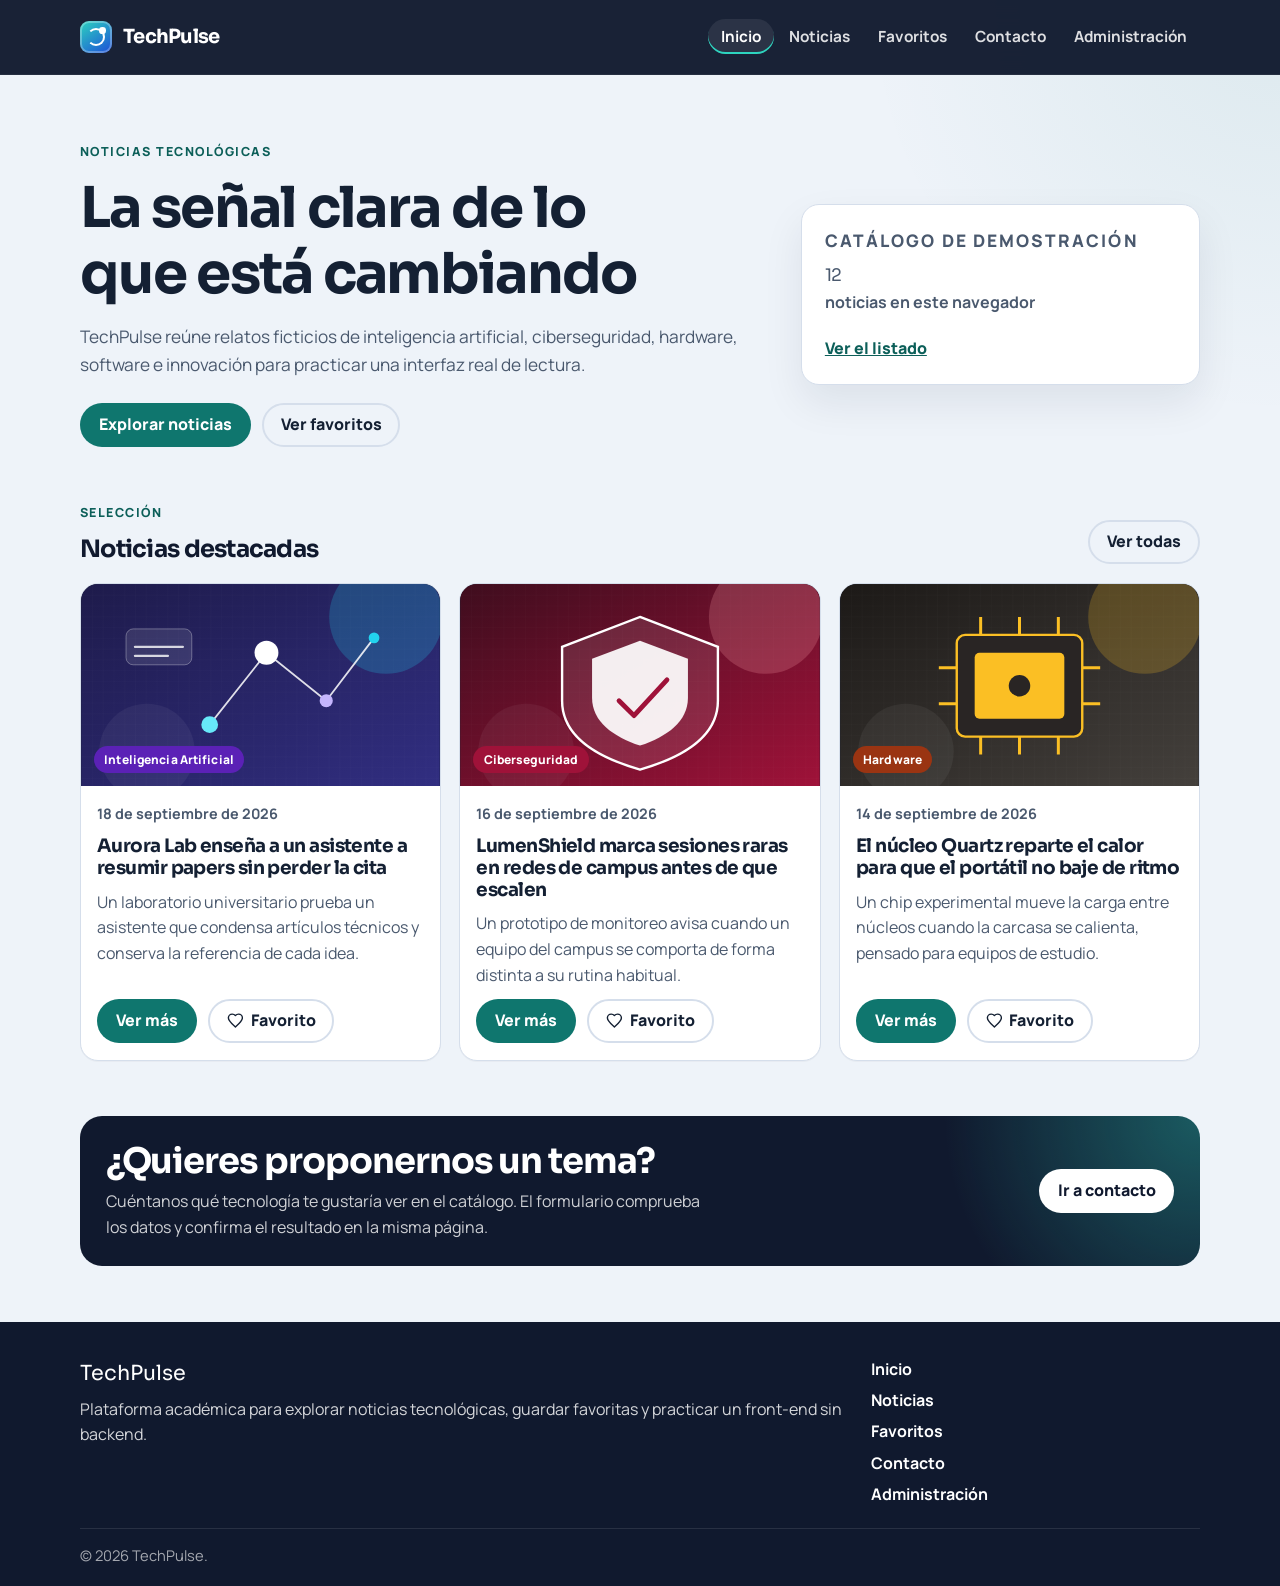
==== index.html @ 80e56bc2 "Publicar TechPulse como plataforma web de noticias." ====
<!DOCTYPE html>
<html lang="es">
<head>
  <meta charset="UTF-8">
  <meta name="viewport" content="width=device-width, initial-scale=1.0">
  <meta name="description" content="TechPulse es una plataforma académica de noticias tecnológicas: listado, detalle, favoritos y contacto.">
  <meta name="theme-color" content="#10192e">
  <title>TechPulse | Inicio</title>
  <link rel="icon" href="assets/icons/favicon.svg" type="image/svg+xml">
  <link rel="preconnect" href="https://fonts.googleapis.com">
  <link rel="preconnect" href="https://fonts.gstatic.com" crossorigin>
  <link href="https://fonts.googleapis.com/css2?family=Manrope:wght@400;500;600;700;800&family=Sora:wght@600;700&display=swap" rel="stylesheet">
  <link rel="stylesheet" href="css/styles.css">
  <link rel="stylesheet" href="css/responsive.css">
</head>
<body data-page="inicio">
  <a class="skip-link" href="#contenido">Saltar al contenido</a>
  <header class="site-header">
    <div class="container header-inner">
      <a class="logo" href="index.html">
        <span class="logo-mark" aria-hidden="true"></span>
        <span>TechPulse</span>
      </a>
      <button class="nav-toggle" type="button" aria-expanded="false" aria-controls="menu-principal">
        <span class="sr-only">Abrir menú</span>
        <span class="nav-toggle-bar" aria-hidden="true"></span>
        <span class="nav-toggle-bar" aria-hidden="true"></span>
        <span class="nav-toggle-bar" aria-hidden="true"></span>
      </button>
      <nav id="menu-principal" class="site-nav" aria-label="Principal">
        <ul>
          <li><a href="index.html" data-nav="inicio">Inicio</a></li>
          <li><a href="noticias.html" data-nav="noticias">Noticias</a></li>
          <li><a href="favoritos.html" data-nav="favoritos">Favoritos</a></li>
          <li><a href="contacto.html" data-nav="contacto">Contacto</a></li>
          <li><a href="admin.html" data-nav="admin">Administración</a></li>
        </ul>
      </nav>
    </div>
  </header>

  <main id="contenido">
    <noscript>
      <p class="estado estado-error noscript">TechPulse necesita JavaScript para cargar las noticias, los favoritos y el formulario.</p>
    </noscript>

    <section class="hero">
      <div class="container hero-grid">
        <div>
          <p class="eyebrow">Noticias tecnológicas</p>
          <h1>La señal clara de lo que está cambiando</h1>
          <p class="lede">TechPulse reúne relatos ficticios de inteligencia artificial, ciberseguridad, hardware, software e innovación para practicar una interfaz real de lectura.</p>
          <div class="hero-actions">
            <a class="btn btn-primary" href="noticias.html">Explorar noticias</a>
            <a class="btn btn-secondary" href="favoritos.html">Ver favoritos</a>
          </div>
        </div>
        <aside class="hero-panel" aria-label="Resumen del catálogo">
          <p class="eyebrow">Catálogo de demostración</p>
          <p class="hero-stat"><span id="hero-total">—</span> <span class="hero-stat-label">noticias en este navegador</span></p>
          <a href="noticias.html">Ver el listado</a>
        </aside>
      </div>
    </section>

    <section class="section" aria-labelledby="titulo-destacadas">
      <div class="container">
        <div class="section-head">
          <div>
            <p class="eyebrow">Selección</p>
            <h2 id="titulo-destacadas">Noticias destacadas</h2>
          </div>
          <a class="btn btn-secondary" href="noticias.html">Ver todas</a>
        </div>
        <!-- Las cards no están en el HTML: noticias.js las crea desde data/noticias.json. -->
        <div id="destacadas" class="card-grid">
          <p class="estado">Cargando noticias destacadas…</p>
        </div>
      </div>
    </section>

    <section class="cta-band" aria-labelledby="titulo-contacto">
      <div class="container">
        <div class="cta-inner">
          <div>
            <h2 id="titulo-contacto">¿Quieres proponernos un tema?</h2>
            <p>Cuéntanos qué tecnología te gustaría ver en el catálogo. El formulario comprueba los datos y confirma el resultado en la misma página.</p>
          </div>
          <a class="btn btn-light" href="contacto.html">Ir a contacto</a>
        </div>
      </div>
    </section>
  </main>

  <footer class="site-footer">
    <div class="container footer-grid">
      <div>
        <p class="footer-brand">TechPulse</p>
        <p>Plataforma académica para explorar noticias tecnológicas, guardar favoritas y practicar un front-end sin backend.</p>
      </div>
      <nav aria-label="Pie de página">
        <ul>
          <li><a href="index.html">Inicio</a></li>
          <li><a href="noticias.html">Noticias</a></li>
          <li><a href="favoritos.html">Favoritos</a></li>
          <li><a href="contacto.html">Contacto</a></li>
          <li><a href="admin.html">Administración</a></li>
        </ul>
      </nav>
    </div>
    <div class="container footer-copy">
      <p>© <span id="anio">2026</span> TechPulse.</p>
    </div>
  </footer>

  <script src="js/app.js" defer></script>
  <script src="js/favoritos.js" defer></script>
  <script src="js/noticias.js" defer></script>
</body>
</html>
---- css/styles.css ----
/* TechPulse — identidad visual de las entregas 1 y 2.
   Tokens, layout y componentes. Las media queries viven en responsive.css. */

:root {
  --ink: #10192e;
  --navy: #10192e;
  --teal: #0f766e;
  --teal-ink: #0c5f59;
  --teal-soft: #e7f6f4;
  --text: #142033;
  --muted: #4a596e;
  --line: #d5deeb;
  --bg: #eef3f9;
  --surface: #ffffff;
  --danger: #b4233c;
  --danger-bg: #fff1f4;
  --ok: #067647;
  --ok-bg: #e8f7ef;
  --ok-line: #b7e7cc;
  --shadow: 0 18px 40px rgba(16, 25, 46, 0.08);
  --radius: 18px;
  --header: 4.6rem;
  --max: 1120px;
  --font: "Manrope", "Segoe UI", sans-serif;
  --display: "Sora", "Trebuchet MS", sans-serif;
  --focus: 3px solid #0f766e;
}

*,
*::before,
*::after {
  box-sizing: border-box;
}

html {
  scroll-behavior: smooth;
}

body {
  margin: 0;
  font-family: var(--font);
  color: var(--text);
  background:
    radial-gradient(circle at 100% 0%, rgba(15, 118, 110, 0.08), transparent 26rem),
    var(--bg);
  line-height: 1.6;
  font-size: 1rem;
  min-height: 100vh;
}

body,
h1,
h2,
h3,
p,
ul {
  overflow-wrap: break-word;
}

img,
svg,
video {
  max-width: 100%;
}

img {
  height: auto;
  display: block;
}

h1,
h2,
h3 {
  font-family: var(--display);
  line-height: 1.18;
  letter-spacing: -0.03em;
  margin: 0;
}

p {
  margin: 0;
}

a {
  color: var(--teal-ink);
}

ul {
  margin: 0;
  padding: 0;
  list-style: none;
}

button,
input,
textarea,
select {
  font: inherit;
  color: inherit;
}

/* El atributo hidden pierde contra display:flex/grid si no se fuerza. */
[hidden] {
  display: none !important;
}

:focus-visible {
  outline: var(--focus);
  outline-offset: 3px;
}

::selection {
  background: #b7efe7;
}

.sr-only {
  position: absolute;
  width: 1px;
  height: 1px;
  padding: 0;
  margin: -1px;
  overflow: hidden;
  clip: rect(0, 0, 0, 0);
  white-space: nowrap;
  border: 0;
}

.skip-link {
  position: absolute;
  left: 1rem;
  top: -3rem;
  z-index: 80;
  background: #fff;
  color: var(--ink);
  padding: 0.6rem 0.9rem;
  border-radius: 999px;
  font-weight: 800;
  text-decoration: none;
}

.skip-link:focus {
  top: 0.8rem;
}

.container {
  width: min(var(--max), calc(100% - 2rem));
  margin-inline: auto;
}

.site-header {
  position: sticky;
  top: 0;
  z-index: 40;
  background: rgba(16, 25, 46, 0.96);
  color: #fff;
  border-bottom: 1px solid rgba(255, 255, 255, 0.06);
  backdrop-filter: blur(14px);
}

.header-inner {
  min-height: var(--header);
  display: flex;
  align-items: center;
  justify-content: space-between;
  gap: 1rem;
  position: relative;
}

.logo {
  display: inline-flex;
  align-items: center;
  gap: 0.7rem;
  color: #fff;
  text-decoration: none;
  font-family: var(--display);
  font-weight: 700;
  font-size: 1.22rem;
  letter-spacing: -0.04em;
}

.logo-mark {
  width: 2rem;
  height: 2rem;
  border-radius: 9px;
  background: linear-gradient(145deg, #2dd4bf, #1d4ed8);
  position: relative;
  flex: 0 0 auto;
  box-shadow: inset 0 0 0 2px rgba(255, 255, 255, 0.28);
}

.logo-mark::before {
  content: "";
  position: absolute;
  width: 0.42rem;
  height: 0.42rem;
  border-radius: 50%;
  background: #fff;
  top: 0.38rem;
  right: 0.38rem;
  animation: pulso 1.8s ease-out infinite;
}

.logo-mark::after {
  content: "";
  position: absolute;
  inset: 0.42rem;
  border-radius: 50%;
  border: 2px solid #fff;
  border-left-color: transparent;
}

@keyframes pulso {
  0% { box-shadow: 0 0 0 0 rgba(255, 255, 255, 0.65); }
  100% { box-shadow: 0 0 0 8px rgba(255, 255, 255, 0); }
}

.nav-toggle {
  display: none;
  width: 2.75rem;
  height: 2.75rem;
  border: 1px solid rgba(255, 255, 255, 0.2);
  border-radius: 12px;
  background: transparent;
  color: #fff;
  align-items: center;
  justify-content: center;
  flex-direction: column;
  gap: 0.28rem;
  cursor: pointer;
}

.nav-toggle-bar {
  display: block;
  width: 1.1rem;
  height: 2px;
  background: #fff;
  border-radius: 2px;
}

.site-nav ul {
  display: flex;
  align-items: center;
  gap: 0.15rem;
}

.site-nav a {
  color: rgba(255, 255, 255, 0.86);
  text-decoration: none;
  font-weight: 700;
  font-size: 0.96rem;
  padding: 0.45rem 0.8rem;
  border-radius: 999px;
}

.site-nav a:hover,
.site-nav a[aria-current="page"] {
  color: #fff;
  background: rgba(255, 255, 255, 0.08);
}

.site-nav a[aria-current="page"] {
  box-shadow: inset 0 -2px 0 #2dd4bf;
}

.hero {
  padding: 4.2rem 0 2.5rem;
}

.hero-grid,
.detalle-layout,
.contact-layout,
.admin-layout {
  display: grid;
  gap: 1.5rem;
}

.hero-grid {
  grid-template-columns: minmax(0, 1.4fr) minmax(280px, 0.8fr);
  align-items: center;
}

.eyebrow {
  margin-bottom: 0.8rem;
  color: var(--teal-ink);
  font-weight: 800;
  letter-spacing: 0.12em;
  text-transform: uppercase;
  font-size: 0.78rem;
}

.eyebrow a {
  color: inherit;
  text-decoration: none;
}

.eyebrow a:hover {
  text-decoration: underline;
}

.hero h1,
.page-intro h1 {
  font-size: clamp(2.1rem, 4.4vw, 3.7rem);
  max-width: 14ch;
}

.lede,
.page-intro p,
.hero-panel p {
  color: var(--muted);
  font-size: 1.08rem;
}

.lede {
  max-width: 42rem;
  margin: 1rem 0 1.5rem;
}

.hero-actions,
.detalle-acciones,
.card-actions,
.admin-actions {
  display: flex;
  flex-wrap: wrap;
  gap: 0.7rem;
  align-items: center;
}

.hero-panel,
.note-card,
.form-card,
.empty-state,
.detalle-articulo {
  background: var(--surface);
  border: 1px solid var(--line);
  border-radius: var(--radius);
  box-shadow: var(--shadow);
}

.hero-panel {
  padding: 1.4rem;
}

.hero-stat {
  font-family: var(--display);
  font-size: clamp(3rem, 6vw, 4.4rem);
  line-height: 0.95;
  letter-spacing: -0.05em;
  color: var(--ink);
  margin: 0.2rem 0 0.4rem;
}

.hero-stat-label {
  display: block;
  margin-top: 0.45rem;
  font-family: var(--font);
  font-size: 1rem;
  letter-spacing: 0;
  font-weight: 700;
  line-height: 1.4;
  color: var(--muted);
}

.hero-panel a {
  display: inline-flex;
  margin-top: 1rem;
  font-weight: 800;
}

.section {
  padding: 1rem 0 3.4rem;
}

.section-head {
  display: flex;
  justify-content: space-between;
  align-items: end;
  gap: 1rem;
  margin-bottom: 1.2rem;
}

.section-head h2,
.page-intro h1,
.block-title {
  color: var(--ink);
}

.page-intro {
  padding: 2.6rem 0 1.2rem;
}

.page-intro p {
  max-width: 40rem;
  margin-top: 0.7rem;
}

.card-grid {
  display: grid;
  grid-template-columns: repeat(3, minmax(0, 1fr));
  gap: 1.15rem;
}

.card {
  display: flex;
  flex-direction: column;
  min-width: 0;
  background: var(--surface);
  border: 1px solid var(--line);
  border-radius: var(--radius);
  overflow: hidden;
  box-shadow: 0 1px 0 rgba(16, 25, 46, 0.03);
  transition: transform 0.18s ease, box-shadow 0.18s ease, border-color 0.18s ease;
}

.card:hover {
  transform: translateY(-4px);
  border-color: #b7c9e4;
  box-shadow: var(--shadow);
}

.card-media {
  position: relative;
  aspect-ratio: 16 / 9;
  background: var(--ink);
}

.card-media img,
.detalle-media img,
.admin-item img,
.preview img {
  width: 100%;
  height: 100%;
  object-fit: cover;
}

.badge {
  display: inline-flex;
  align-items: center;
  min-height: 1.7rem;
  padding: 0.15rem 0.65rem;
  border-radius: 999px;
  background: var(--ink);
  color: #fff;
  font-size: 0.75rem;
  font-weight: 800;
  letter-spacing: 0.01em;
}

.card-media .badge {
  position: absolute;
  left: 0.8rem;
  bottom: 0.8rem;
}

.badge-inteligencia-artificial { background: #5b21b6; }
.badge-ciberseguridad { background: #9f1239; }
.badge-hardware { background: #9a3412; }
.badge-software { background: #1d4ed8; }
.badge-innovacion { background: #0f766e; }
.badge-tendencias-digitales { background: #0e7490; }

.card-body {
  display: flex;
  flex-direction: column;
  gap: 0.65rem;
  padding: 1rem 1rem 1.1rem;
  flex: 1;
}

.meta,
.meta time {
  color: var(--muted);
  font-size: 0.9rem;
  font-weight: 700;
}

.card-title {
  font-size: 1.16rem;
}

.card-title a {
  color: inherit;
  text-decoration: none;
}

.card-title a:hover {
  color: var(--teal-ink);
}

.card-text {
  color: var(--muted);
  display: -webkit-box;
  -webkit-line-clamp: 3;
  line-clamp: 3;
  -webkit-box-orient: vertical;
  overflow: hidden;
}

code {
  font-family: Consolas, "Courier New", monospace;
  font-size: 0.92em;
  background: #e7eef8;
  padding: 0.1em 0.35em;
  border-radius: 6px;
  overflow-wrap: anywhere;
}

.card-actions {
  margin-top: auto;
}

.btn {
  display: inline-flex;
  align-items: center;
  justify-content: center;
  gap: 0.45rem;
  min-height: 2.75rem;
  padding: 0.6rem 1.05rem;
  border-radius: 999px;
  border: 2px solid transparent;
  background: var(--teal);
  color: #fff;
  text-decoration: none;
  font-weight: 800;
  cursor: pointer;
  line-height: 1.2;
}

.btn:hover {
  background: var(--teal-ink);
  color: #fff;
}

.btn-secondary,
.btn-ghost {
  background: transparent;
  color: var(--text);
  border-color: var(--line);
}

.btn-secondary:hover,
.btn-ghost:hover {
  background: #f8fafc;
  color: var(--ink);
  border-color: #b7c6dc;
}

.btn-light {
  background: #fff;
  color: var(--ink);
}

.btn-light:hover {
  background: var(--teal-soft);
  color: var(--ink);
}

.btn-danger {
  background: transparent;
  color: var(--danger);
  border-color: #f0c2cb;
}

.btn-danger:hover {
  background: var(--danger);
  color: #fff;
  border-color: var(--danger);
}

.btn-favorito.is-active {
  background: var(--teal-soft);
  border-color: #8fd9cf;
  color: var(--teal-ink);
}

.icono {
  width: 1.05rem;
  height: 1.05rem;
  fill: none;
  stroke: currentColor;
  stroke-width: 2;
  stroke-linejoin: round;
  flex: 0 0 auto;
}

.btn-favorito.is-active .icono {
  fill: currentColor;
}

.cta-band {
  padding: 0 0 3.5rem;
}

.cta-inner {
  display: flex;
  justify-content: space-between;
  align-items: center;
  gap: 1.2rem;
  padding: 1.6rem;
  border-radius: calc(var(--radius) + 4px);
  background:
    radial-gradient(circle at 100% 0%, rgba(45, 212, 191, 0.35), transparent 16rem),
    var(--ink);
  color: #fff;
}

.cta-inner h2 {
  font-size: clamp(1.6rem, 3vw, 2.2rem);
  margin-bottom: 0.4rem;
}

.cta-inner p {
  color: rgba(255, 255, 255, 0.8);
  max-width: 38rem;
}

.site-footer {
  background: var(--ink);
  color: rgba(255, 255, 255, 0.82);
  padding: 2.2rem 0 1.2rem;
  margin-top: auto;
}

body {
  display: flex;
  flex-direction: column;
}

main {
  flex: 1;
}

.footer-grid {
  display: grid;
  grid-template-columns: minmax(0, 1.4fr) minmax(180px, 0.6fr);
  gap: 1.5rem;
  padding-bottom: 1.3rem;
  border-bottom: 1px solid rgba(255, 255, 255, 0.1);
}

.footer-brand {
  font-family: var(--display);
  font-size: 1.3rem;
  color: #fff;
  margin-bottom: 0.4rem;
}

.site-footer a {
  color: #fff;
  text-decoration: none;
  font-weight: 700;
}

.site-footer a:hover {
  color: #99f6e4;
}

.site-footer li + li {
  margin-top: 0.35rem;
}

.footer-copy {
  padding-top: 0.9rem;
  color: rgba(255, 255, 255, 0.62);
  font-size: 0.92rem;
}

.filters {
  display: flex;
  flex-wrap: wrap;
  gap: 0.5rem;
  margin: 0.4rem 0 1rem;
}

.chip {
  min-height: 2.4rem;
  padding: 0.35rem 0.85rem;
  border-radius: 999px;
  border: 1px solid var(--line);
  background: var(--surface);
  color: var(--text);
  font-weight: 800;
  cursor: pointer;
}

.chip:hover,
.chip.is-active {
  background: var(--ink);
  border-color: var(--ink);
  color: #fff;
}

.resumen-listado {
  color: var(--muted);
  font-weight: 700;
  margin-bottom: 0.8rem;
}

.estado,
.empty-state {
  padding: 1.2rem;
  border-radius: var(--radius);
  background: var(--surface);
  border: 1px dashed var(--line);
}

.estado-error,
.banner-error {
  background: var(--danger-bg);
  border-color: #f3c3cc;
  color: #8d1d33;
}

.estado .btn {
  margin-top: 0.85rem;
}

.card-grid > .estado,
.card-grid > .empty-state {
  grid-column: 1 / -1;
}

.empty-state {
  text-align: center;
  padding: 2.4rem 1rem;
}

.empty-state h2 {
  margin-bottom: 0.5rem;
}

.empty-state p {
  color: var(--muted);
  margin-bottom: 1rem;
}

.detalle-articulo {
  padding: 1rem;
  margin-bottom: 2.5rem;
}

.detalle-media {
  border-radius: 14px;
  overflow: hidden;
  aspect-ratio: 16 / 7;
  background: var(--ink);
}

.detalle-cabecera {
  padding: 1.2rem 0.4rem 0.2rem;
}

.detalle-cabecera h1 {
  font-size: clamp(1.8rem, 4vw, 3rem);
  max-width: 22ch;
  margin: 0.8rem 0 0.7rem;
}

.detalle-cabecera .lede {
  margin-top: 0;
}

.detalle-contenido {
  max-width: 70ch;
  padding: 0.4rem 0.4rem 0.8rem;
}

.detalle-contenido p + p {
  margin-top: 1rem;
}

.detalle-contenido p {
  font-size: 1.08rem;
  line-height: 1.75;
}

.contact-layout,
.admin-layout {
  grid-template-columns: minmax(0, 1.15fr) minmax(260px, 0.75fr);
  align-items: start;
  margin-bottom: 3rem;
}

.admin-layout {
  grid-template-columns: minmax(280px, 0.86fr) minmax(0, 1.14fr);
}

.form-card,
.note-card {
  padding: 1.25rem;
}

.note-card h2,
.block-title {
  font-size: 1.35rem;
  margin-bottom: 0.55rem;
}

.note-card p + p,
.note-list li + li {
  margin-top: 0.55rem;
}

.note-card p,
.note-list {
  color: var(--muted);
}

.form {
  display: grid;
  gap: 0.95rem;
}

.field {
  display: grid;
  gap: 0.35rem;
}

.field label {
  font-weight: 800;
}

.field input,
.field textarea,
.field select {
  width: 100%;
  min-height: 2.8rem;
  padding: 0.7rem 0.85rem;
  border: 1px solid #c5d0e2;
  border-radius: 12px;
  background: #fff;
}

.field textarea {
  min-height: 9rem;
  resize: vertical;
}

.field-help,
.field-error {
  font-size: 0.92rem;
}

.field-help {
  color: var(--muted);
}

.field-error {
  min-height: 1.15em;
  color: var(--danger);
  font-weight: 700;
}

.field.is-invalid input,
.field.is-invalid textarea,
.field.is-invalid select {
  border-color: var(--danger);
  background: #fffafa;
}

.check {
  display: flex;
  align-items: center;
  gap: 0.6rem;
  font-weight: 700;
}

.check input {
  width: 1.1rem;
  height: 1.1rem;
  accent-color: var(--teal);
}

.banner {
  padding: 0.95rem 1rem;
  border-radius: 14px;
  background: var(--ok-bg);
  color: #085c38;
  border: 1px solid var(--ok-line);
  font-weight: 700;
}

.form-card .banner {
  margin-bottom: 1rem;
}

.banner.banner-error {
  background: var(--danger-bg);
  color: #8d1d33;
  border-color: #f3c3cc;
}

.field textarea.is-short {
  min-height: 5.5rem;
}

.banner-info {
  background: #f8fafc;
  color: var(--text);
  border: 1px solid var(--line);
  margin-bottom: 1rem;
}

.preview {
  margin-top: 0.4rem;
  border-radius: 12px;
  overflow: hidden;
  aspect-ratio: 16 / 7;
  background: var(--ink);
  border: 1px solid var(--line);
}

.admin-list {
  display: grid;
  gap: 0.75rem;
}

.admin-item {
  display: grid;
  grid-template-columns: 112px minmax(0, 1fr) auto;
  gap: 0.8rem;
  align-items: center;
  padding: 0.7rem;
  border: 1px solid var(--line);
  border-radius: 14px;
  background: var(--surface);
}

.admin-item img {
  width: 112px;
  height: 72px;
  border-radius: 10px;
  object-fit: cover;
  background: var(--ink);
}

.admin-item h3 {
  font-size: 1rem;
  margin-bottom: 0.2rem;
}

.admin-item p {
  color: var(--muted);
  font-size: 0.9rem;
}

.origen {
  display: inline-block;
  margin-top: 0.25rem;
  font-size: 0.75rem;
  font-weight: 800;
  color: var(--teal-ink);
}

.noscript {
  margin: 1rem auto;
  width: min(var(--max), calc(100% - 2rem));
}
---- css/responsive.css ----
/* TechPulse — adaptación a tablet y móvil.
   Escritorio: el layout base de styles.css (tres columnas). */

@media (max-width: 980px) {
  .card-grid {
    grid-template-columns: repeat(2, minmax(0, 1fr));
  }

  .hero-grid,
  .contact-layout,
  .admin-layout,
  .footer-grid {
    grid-template-columns: 1fr;
  }

  .admin-item {
    grid-template-columns: 96px minmax(0, 1fr);
  }

  .admin-item .btn {
    grid-column: 1 / -1;
  }

  .detalle-media {
    aspect-ratio: 16 / 9;
  }
}

@media (max-width: 860px) {
  .nav-toggle {
    display: inline-flex;
  }

  .site-nav {
    display: none;
    position: absolute;
    top: calc(100% + 0.35rem);
    left: 0;
    right: 0;
    padding: 0.45rem;
    background: #0d1628;
    border: 1px solid rgba(255, 255, 255, 0.08);
    border-radius: 16px;
    box-shadow: var(--shadow);
  }

  .site-header.is-open .site-nav {
    display: block;
  }

  .site-nav ul {
    flex-direction: column;
    align-items: stretch;
  }

  .site-nav a {
    display: block;
    padding: 0.8rem 0.9rem;
  }

  .cta-inner,
  .section-head {
    align-items: flex-start;
    flex-direction: column;
  }
}

@media (max-width: 640px) {
  .container {
    width: min(var(--max), calc(100% - 1.4rem));
  }

  .hero {
    padding-top: 2.4rem;
  }

  .hero h1,
  .page-intro h1,
  .detalle-cabecera h1 {
    max-width: none;
  }

  .card-grid {
    grid-template-columns: 1fr;
  }

  .card-actions .btn,
  .detalle-acciones .btn,
  .hero-actions .btn,
  .cta-inner .btn {
    width: 100%;
  }

  .admin-item {
    grid-template-columns: 1fr;
  }

  .admin-item img {
    width: 100%;
    height: 140px;
  }

  .page-intro,
  .section {
    padding-top: 1.6rem;
  }
}

@media (prefers-reduced-motion: reduce) {
  html {
    scroll-behavior: auto;
  }

  *,
  *::before,
  *::after {
    animation: none !important;
    transition: none !important;
  }
}
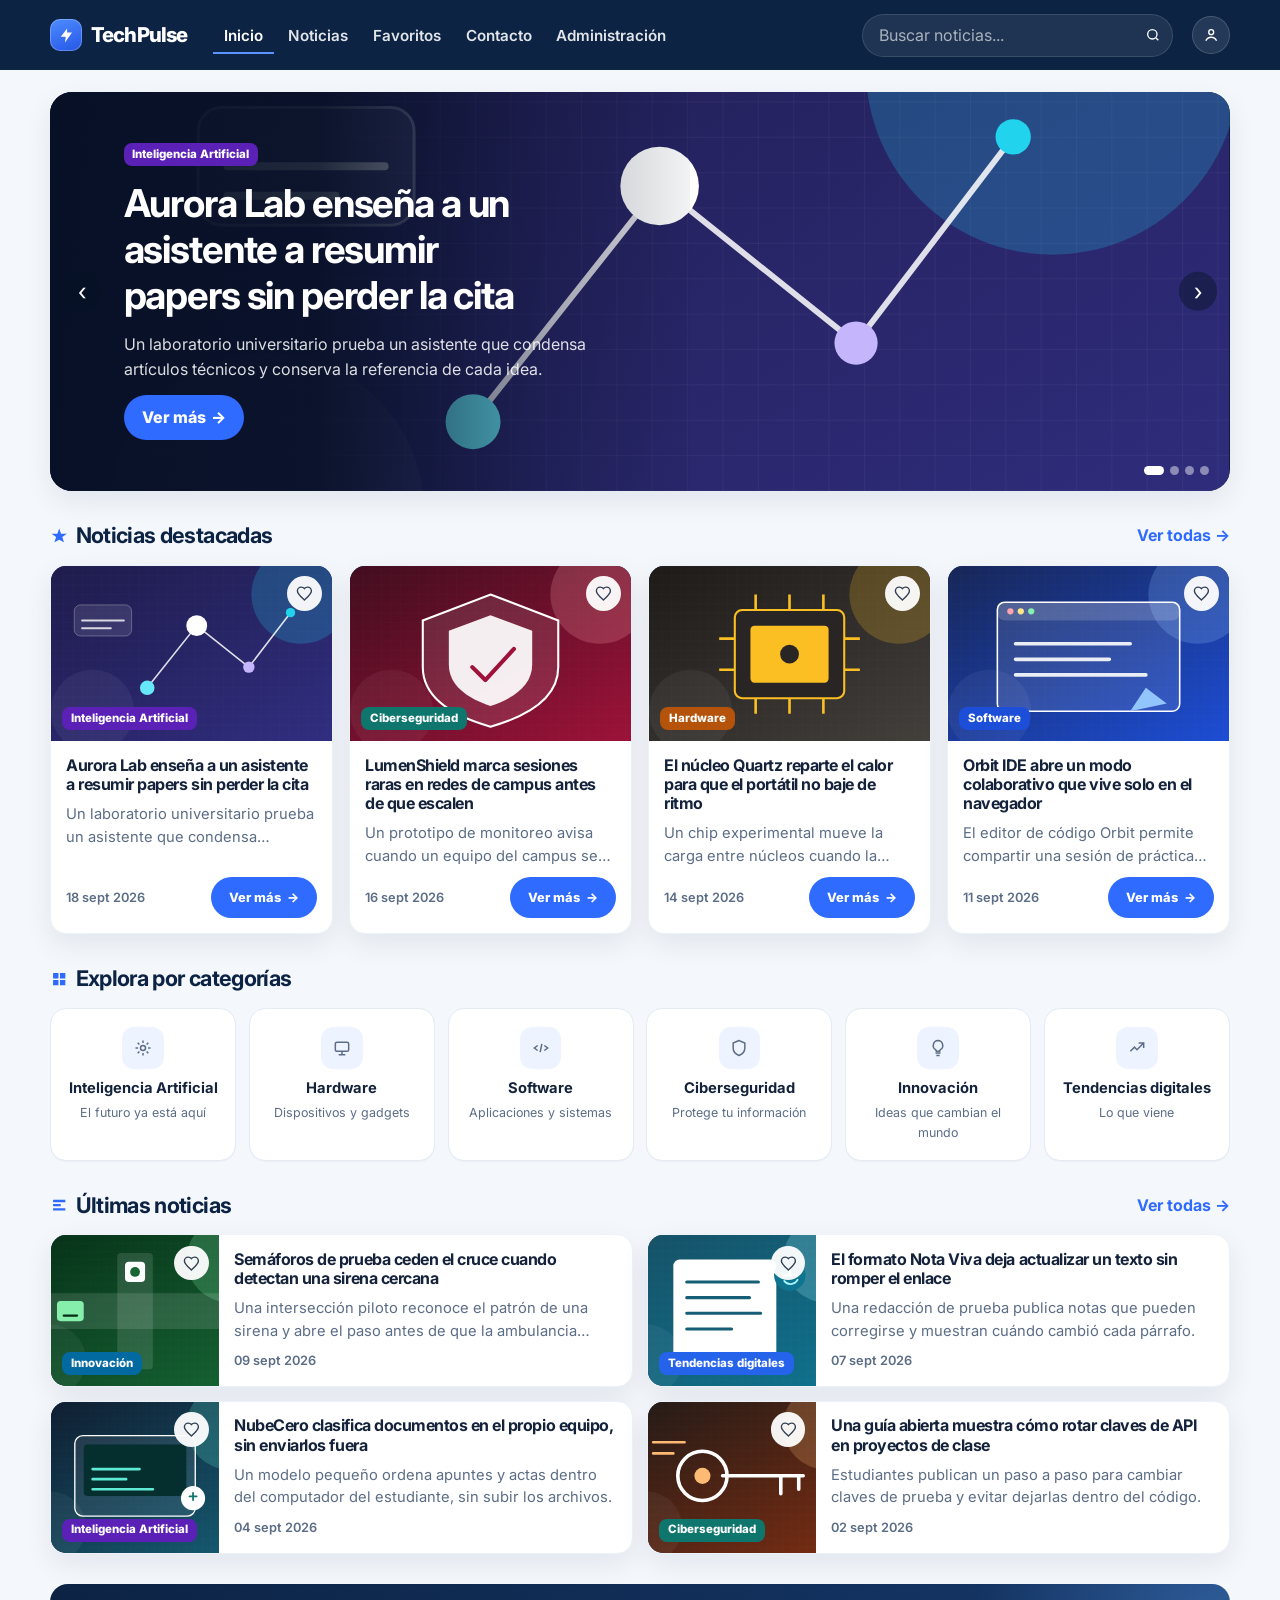
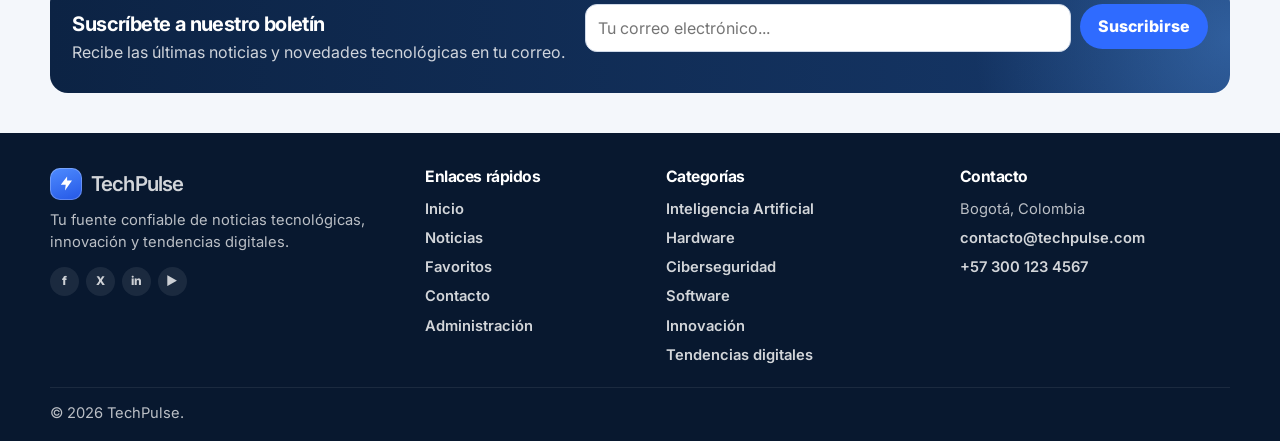
==== commit 4b9495e1: "Alinear la interfaz de TechPulse con los mockups de la portada." ====
--- a/index.html
+++ b/index.html
@@ -4,12 +4,12 @@
   <meta charset="UTF-8">
   <meta name="viewport" content="width=device-width, initial-scale=1.0">
   <meta name="description" content="TechPulse es una plataforma académica de noticias tecnológicas: listado, detalle, favoritos y contacto.">
-  <meta name="theme-color" content="#10192e">
+  <meta name="theme-color" content="#0c2344">
   <title>TechPulse | Inicio</title>
   <link rel="icon" href="assets/icons/favicon.svg" type="image/svg+xml">
   <link rel="preconnect" href="https://fonts.googleapis.com">
   <link rel="preconnect" href="https://fonts.gstatic.com" crossorigin>
-  <link href="https://fonts.googleapis.com/css2?family=Manrope:wght@400;500;600;700;800&family=Sora:wght@600;700&display=swap" rel="stylesheet">
+  <link href="https://fonts.googleapis.com/css2?family=Inter:wght@400;500;600;700;800&display=swap" rel="stylesheet">
   <link rel="stylesheet" href="css/styles.css">
   <link rel="stylesheet" href="css/responsive.css">
 </head>
@@ -18,7 +18,9 @@
   <header class="site-header">
     <div class="container header-inner">
       <a class="logo" href="index.html">
-        <span class="logo-mark" aria-hidden="true"></span>
+        <span class="logo-mark" aria-hidden="true">
+          <svg viewBox="0 0 24 24"><path d="M13 2 4 14h7l-1 8 10-14h-7V2z"/></svg>
+        </span>
         <span>TechPulse</span>
       </a>
       <button class="nav-toggle" type="button" aria-expanded="false" aria-controls="menu-principal">
@@ -28,6 +30,13 @@
         <span class="nav-toggle-bar" aria-hidden="true"></span>
       </button>
       <nav id="menu-principal" class="site-nav" aria-label="Principal">
+        <form class="header-search header-search-mobile" action="noticias.html" method="get" role="search">
+          <label class="sr-only" for="buscar-menu">Buscar noticias</label>
+          <input id="buscar-menu" name="q" type="search" placeholder="Buscar noticias..." autocomplete="off">
+          <button type="submit" aria-label="Buscar">
+            <svg viewBox="0 0 24 24" aria-hidden="true"><circle cx="11" cy="11" r="7"/><path d="M20 20 16.5 16.5"/></svg>
+          </button>
+        </form>
         <ul>
           <li><a href="index.html" data-nav="inicio">Inicio</a></li>
           <li><a href="noticias.html" data-nav="noticias">Noticias</a></li>
@@ -36,6 +45,16 @@
           <li><a href="admin.html" data-nav="admin">Administración</a></li>
         </ul>
       </nav>
+      <form class="header-search" action="noticias.html" method="get" role="search">
+        <label class="sr-only" for="buscar">Buscar noticias</label>
+        <input id="buscar" name="q" type="search" placeholder="Buscar noticias..." autocomplete="off">
+        <button type="submit" aria-label="Buscar">
+          <svg viewBox="0 0 24 24" aria-hidden="true"><circle cx="11" cy="11" r="7"/><path d="M20 20 16.5 16.5"/></svg>
+        </button>
+      </form>
+      <a class="header-user" href="favoritos.html" aria-label="Favoritos">
+        <svg viewBox="0 0 24 24" aria-hidden="true"><circle cx="12" cy="8" r="3.2"/><path d="M5 19.2c1.4-3 3.8-4.5 7-4.5s5.6 1.5 7 4.5"/></svg>
+      </a>
     </div>
   </header>
 
@@ -44,49 +63,105 @@
       <p class="estado estado-error noscript">TechPulse necesita JavaScript para cargar las noticias, los favoritos y el formulario.</p>
     </noscript>
 
-    <section class="hero">
-      <div class="container hero-grid">
-        <div>
-          <p class="eyebrow">Noticias tecnológicas</p>
-          <h1>La señal clara de lo que está cambiando</h1>
-          <p class="lede">TechPulse reúne relatos ficticios de inteligencia artificial, ciberseguridad, hardware, software e innovación para practicar una interfaz real de lectura.</p>
-          <div class="hero-actions">
-            <a class="btn btn-primary" href="noticias.html">Explorar noticias</a>
-            <a class="btn btn-secondary" href="favoritos.html">Ver favoritos</a>
-          </div>
-        </div>
-        <aside class="hero-panel" aria-label="Resumen del catálogo">
-          <p class="eyebrow">Catálogo de demostración</p>
-          <p class="hero-stat"><span id="hero-total">—</span> <span class="hero-stat-label">noticias en este navegador</span></p>
-          <a href="noticias.html">Ver el listado</a>
-        </aside>
+    <section class="hero-wrap" aria-roledescription="carrusel" aria-label="Noticia principal">
+      <div class="container">
+        <div id="hero-slider">
+          <p class="estado">Cargando portada…</p>
+        </div>
       </div>
     </section>
 
     <section class="section" aria-labelledby="titulo-destacadas">
       <div class="container">
         <div class="section-head">
-          <div>
-            <p class="eyebrow">Selección</p>
-            <h2 id="titulo-destacadas">Noticias destacadas</h2>
-          </div>
-          <a class="btn btn-secondary" href="noticias.html">Ver todas</a>
-        </div>
-        <!-- Las cards no están en el HTML: noticias.js las crea desde data/noticias.json. -->
+          <h2 id="titulo-destacadas">
+            <span class="section-icon" aria-hidden="true"><svg viewBox="0 0 24 24"><path d="m12 2 2.4 6.8H22l-6 4.4 2.3 6.8L12 16.8 5.7 20l2.3-6.8-6-4.4h7.6z"/></svg></span>
+            Noticias destacadas
+          </h2>
+          <a class="link-all" href="noticias.html">Ver todas →</a>
+        </div>
         <div id="destacadas" class="card-grid">
           <p class="estado">Cargando noticias destacadas…</p>
         </div>
       </div>
     </section>
 
-    <section class="cta-band" aria-labelledby="titulo-contacto">
-      <div class="container">
-        <div class="cta-inner">
+    <section class="section" aria-labelledby="titulo-categorias">
+      <div class="container">
+        <div class="section-head">
+          <h2 id="titulo-categorias">
+            <span class="section-icon" aria-hidden="true"><svg viewBox="0 0 24 24"><path d="M4 4h7v7H4zm9 0h7v7h-7zM4 13h7v7H4zm9 0h7v7h-7z"/></svg></span>
+            Explora por categorías
+          </h2>
+        </div>
+        <div class="cat-grid">
+          <a class="cat-tile" href="noticias.html?categoria=Inteligencia%20Artificial">
+            <span class="cat-icon" aria-hidden="true"><svg viewBox="0 0 24 24"><circle cx="12" cy="12" r="3"/><path d="M12 3v3M12 18v3M3 12h3M18 12h3M5.6 5.6l2.1 2.1M16.3 16.3l2.1 2.1M18.4 5.6l-2.1 2.1M7.7 16.3l-2.1 2.1"/></svg></span>
+            <strong>Inteligencia Artificial</strong>
+            <span>El futuro ya está aquí</span>
+          </a>
+          <a class="cat-tile" href="noticias.html?categoria=Hardware">
+            <span class="cat-icon" aria-hidden="true"><svg viewBox="0 0 24 24"><rect x="4" y="5" width="16" height="11" rx="2"/><path d="M8 20h8M12 16v4"/></svg></span>
+            <strong>Hardware</strong>
+            <span>Dispositivos y gadgets</span>
+          </a>
+          <a class="cat-tile" href="noticias.html?categoria=Software">
+            <span class="cat-icon" aria-hidden="true"><svg viewBox="0 0 24 24"><path d="m8 9-4 3 4 3M16 9l4 3-4 3M13 7l-2 10"/></svg></span>
+            <strong>Software</strong>
+            <span>Aplicaciones y sistemas</span>
+          </a>
+          <a class="cat-tile" href="noticias.html?categoria=Ciberseguridad">
+            <span class="cat-icon" aria-hidden="true"><svg viewBox="0 0 24 24"><path d="M12 3 5 6v6c0 4.2 2.8 7.4 7 9 4.2-1.6 7-4.8 7-9V6l-7-3z"/></svg></span>
+            <strong>Ciberseguridad</strong>
+            <span>Protege tu información</span>
+          </a>
+          <a class="cat-tile" href="noticias.html?categoria=Innovaci%C3%B3n">
+            <span class="cat-icon" aria-hidden="true"><svg viewBox="0 0 24 24"><path d="M9 18h6M10 21h4M12 3a6 6 0 0 0-3 11c.6.5 1 1.2 1 2h4c0-.8.4-1.5 1-2a6 6 0 0 0-3-11z"/></svg></span>
+            <strong>Innovación</strong>
+            <span>Ideas que cambian el mundo</span>
+          </a>
+          <a class="cat-tile" href="noticias.html?categoria=Tendencias%20digitales">
+            <span class="cat-icon" aria-hidden="true"><svg viewBox="0 0 24 24"><path d="M4 16l5-5 3 3 8-8"/><path d="M14 6h6v6"/></svg></span>
+            <strong>Tendencias digitales</strong>
+            <span>Lo que viene</span>
+          </a>
+        </div>
+      </div>
+    </section>
+
+    <section class="section" aria-labelledby="titulo-ultimas">
+      <div class="container">
+        <div class="section-head">
+          <h2 id="titulo-ultimas">
+            <span class="section-icon" aria-hidden="true"><svg viewBox="0 0 24 24"><path d="M4 5h16v3H4zm0 5.5h10v3H4zM4 16h16v3H4z"/></svg></span>
+            Últimas noticias
+          </h2>
+          <a class="link-all" href="noticias.html">Ver todas →</a>
+        </div>
+        <div id="ultimas" class="latest-grid">
+          <p class="estado">Cargando últimas noticias…</p>
+        </div>
+      </div>
+    </section>
+
+    <section class="boletin-wrap" aria-labelledby="titulo-boletin">
+      <div class="container">
+        <div class="boletin">
           <div>
-            <h2 id="titulo-contacto">¿Quieres proponernos un tema?</h2>
-            <p>Cuéntanos qué tecnología te gustaría ver en el catálogo. El formulario comprueba los datos y confirma el resultado en la misma página.</p>
+            <h2 id="titulo-boletin">Suscríbete a nuestro boletín</h2>
+            <p>Recibe las últimas noticias y novedades tecnológicas en tu correo.</p>
           </div>
-          <a class="btn btn-light" href="contacto.html">Ir a contacto</a>
+          <div class="boletin-panel">
+            <p id="aviso-boletin" class="banner" hidden tabindex="-1"></p>
+            <form id="form-boletin" class="boletin-form" novalidate>
+              <div class="field">
+                <label class="sr-only" for="correo-boletin">Correo electrónico</label>
+                <input id="correo-boletin" name="correo" type="email" placeholder="Tu correo electrónico..." autocomplete="email" required>
+                <p class="field-error" aria-live="polite"></p>
+              </div>
+              <button class="btn btn-primary" type="submit">Suscribirse</button>
+            </form>
+          </div>
         </div>
       </div>
     </section>
@@ -94,11 +169,18 @@
 
   <footer class="site-footer">
     <div class="container footer-grid">
-      <div>
-        <p class="footer-brand">TechPulse</p>
-        <p>Plataforma académica para explorar noticias tecnológicas, guardar favoritas y practicar un front-end sin backend.</p>
-      </div>
-      <nav aria-label="Pie de página">
+      <div class="footer-brand-block">
+        <a class="logo" href="index.html">
+          <span class="logo-mark" aria-hidden="true">
+            <svg viewBox="0 0 24 24"><path d="M13 2 4 14h7l-1 8 10-14h-7V2z"/></svg>
+          </span>
+          <span>TechPulse</span>
+        </a>
+        <p>Tu fuente confiable de noticias tecnológicas, innovación y tendencias digitales.</p>
+        <div class="social" aria-hidden="true"><span>f</span><span>X</span><span>in</span><span>▶</span></div>
+      </div>
+      <nav aria-label="Enlaces rápidos">
+        <h2>Enlaces rápidos</h2>
         <ul>
           <li><a href="index.html">Inicio</a></li>
           <li><a href="noticias.html">Noticias</a></li>
@@ -107,6 +189,25 @@
           <li><a href="admin.html">Administración</a></li>
         </ul>
       </nav>
+      <nav aria-label="Categorías">
+        <h2>Categorías</h2>
+        <ul>
+          <li><a href="noticias.html?categoria=Inteligencia%20Artificial">Inteligencia Artificial</a></li>
+          <li><a href="noticias.html?categoria=Hardware">Hardware</a></li>
+          <li><a href="noticias.html?categoria=Ciberseguridad">Ciberseguridad</a></li>
+          <li><a href="noticias.html?categoria=Software">Software</a></li>
+          <li><a href="noticias.html?categoria=Innovaci%C3%B3n">Innovación</a></li>
+          <li><a href="noticias.html?categoria=Tendencias%20digitales">Tendencias digitales</a></li>
+        </ul>
+      </nav>
+      <div>
+        <h2>Contacto</h2>
+        <ul>
+          <li>Bogotá, Colombia</li>
+          <li><a href="mailto:contacto@techpulse.com">contacto@techpulse.com</a></li>
+          <li><a href="tel:+573001234567">+57 300 123 4567</a></li>
+        </ul>
+      </div>
     </div>
     <div class="container footer-copy">
       <p>© <span id="anio">2026</span> TechPulse.</p>
--- a/css/styles.css
+++ b/css/styles.css
@@ -1,116 +1,59 @@
-/* TechPulse — identidad visual de las entregas 1 y 2.
-   Tokens, layout y componentes. Las media queries viven en responsive.css. */
+/* TechPulse — interfaz alineada con los mockups de portada. */
 
 :root {
-  --ink: #10192e;
-  --navy: #10192e;
-  --teal: #0f766e;
-  --teal-ink: #0c5f59;
-  --teal-soft: #e7f6f4;
-  --text: #142033;
-  --muted: #4a596e;
-  --line: #d5deeb;
-  --bg: #eef3f9;
+  --navy: #0c2344;
+  --navy-deep: #08182f;
+  --blue: #2f6bff;
+  --blue-dark: #1d4ed8;
+  --bg: #f4f7fb;
   --surface: #ffffff;
+  --text: #14233b;
+  --muted: #5c6d86;
+  --line: #e4ebf5;
   --danger: #b4233c;
   --danger-bg: #fff1f4;
-  --ok: #067647;
   --ok-bg: #e8f7ef;
   --ok-line: #b7e7cc;
-  --shadow: 0 18px 40px rgba(16, 25, 46, 0.08);
+  --shadow: 0 10px 28px rgba(15, 40, 80, 0.08);
   --radius: 18px;
-  --header: 4.6rem;
-  --max: 1120px;
-  --font: "Manrope", "Segoe UI", sans-serif;
-  --display: "Sora", "Trebuchet MS", sans-serif;
-  --focus: 3px solid #0f766e;
+  --header: 4.4rem;
+  --max: 1180px;
+  --font: "Inter", "Segoe UI", sans-serif;
 }
 
 *,
 *::before,
-*::after {
-  box-sizing: border-box;
-}
-
-html {
-  scroll-behavior: smooth;
-}
+*::after { box-sizing: border-box; }
+
+html { scroll-behavior: smooth; }
 
 body {
   margin: 0;
+  min-height: 100vh;
+  display: flex;
+  flex-direction: column;
   font-family: var(--font);
   color: var(--text);
-  background:
-    radial-gradient(circle at 100% 0%, rgba(15, 118, 110, 0.08), transparent 26rem),
-    var(--bg);
-  line-height: 1.6;
-  font-size: 1rem;
-  min-height: 100vh;
-}
-
-body,
-h1,
-h2,
-h3,
-p,
-ul {
-  overflow-wrap: break-word;
-}
-
-img,
-svg,
-video {
-  max-width: 100%;
-}
-
-img {
-  height: auto;
-  display: block;
-}
-
-h1,
-h2,
-h3 {
-  font-family: var(--display);
-  line-height: 1.18;
-  letter-spacing: -0.03em;
-  margin: 0;
-}
-
-p {
-  margin: 0;
-}
-
-a {
-  color: var(--teal-ink);
-}
-
-ul {
-  margin: 0;
-  padding: 0;
-  list-style: none;
-}
-
-button,
-input,
-textarea,
-select {
-  font: inherit;
-  color: inherit;
-}
-
-/* El atributo hidden pierde contra display:flex/grid si no se fuerza. */
-[hidden] {
-  display: none !important;
-}
+  background: var(--bg);
+  line-height: 1.55;
+}
+
+main { flex: 1; }
+
+img, svg { max-width: 100%; }
+img { display: block; height: auto; }
+h1, h2, h3, p, ul { overflow-wrap: break-word; }
+h1, h2, h3 { margin: 0; line-height: 1.2; letter-spacing: -0.03em; }
+p { margin: 0; }
+a { color: var(--blue-dark); }
+ul { margin: 0; padding: 0; list-style: none; }
+button, input, textarea, select { font: inherit; color: inherit; }
+
+[hidden] { display: none !important; }
 
 :focus-visible {
-  outline: var(--focus);
+  outline: 3px solid #7aa2ff;
   outline-offset: 3px;
-}
-
-::selection {
-  background: #b7efe7;
 }
 
 .sr-only {
@@ -131,16 +74,13 @@
   top: -3rem;
   z-index: 80;
   background: #fff;
-  color: var(--ink);
-  padding: 0.6rem 0.9rem;
-  border-radius: 999px;
-  font-weight: 800;
+  color: var(--navy);
+  padding: 0.55rem 0.85rem;
+  border-radius: 999px;
+  font-weight: 700;
   text-decoration: none;
 }
-
-.skip-link:focus {
-  top: 0.8rem;
-}
+.skip-link:focus { top: 0.7rem; }
 
 .container {
   width: min(var(--max), calc(100% - 2rem));
@@ -151,73 +91,112 @@
   position: sticky;
   top: 0;
   z-index: 40;
-  background: rgba(16, 25, 46, 0.96);
-  color: #fff;
-  border-bottom: 1px solid rgba(255, 255, 255, 0.06);
-  backdrop-filter: blur(14px);
+  background: var(--navy);
+  color: #fff;
+  box-shadow: 0 1px 0 rgba(255, 255, 255, 0.04);
 }
 
 .header-inner {
   min-height: var(--header);
   display: flex;
   align-items: center;
-  justify-content: space-between;
-  gap: 1rem;
-  position: relative;
+  gap: 1.2rem;
 }
 
 .logo {
   display: inline-flex;
   align-items: center;
-  gap: 0.7rem;
+  gap: 0.55rem;
   color: #fff;
   text-decoration: none;
-  font-family: var(--display);
-  font-weight: 700;
-  font-size: 1.22rem;
+  font-weight: 800;
+  font-size: 1.28rem;
   letter-spacing: -0.04em;
+  flex: 0 0 auto;
 }
 
 .logo-mark {
   width: 2rem;
   height: 2rem;
-  border-radius: 9px;
-  background: linear-gradient(145deg, #2dd4bf, #1d4ed8);
-  position: relative;
+  border-radius: 10px;
+  display: grid;
+  place-items: center;
+  background: linear-gradient(160deg, #4f8cff, #2457e6);
+  box-shadow: inset 0 0 0 1px rgba(255, 255, 255, 0.25);
+}
+
+.logo-mark svg {
+  width: 1.05rem;
+  height: 1.05rem;
+  fill: #fff;
+}
+
+.site-nav { margin-left: 0.4rem; }
+.site-nav ul { display: flex; align-items: center; gap: 0.15rem; }
+.site-nav a {
+  color: rgba(255, 255, 255, 0.88);
+  text-decoration: none;
+  font-weight: 600;
+  font-size: 0.95rem;
+  padding: 0.45rem 0.7rem;
+  border-bottom: 2px solid transparent;
+}
+.site-nav a:hover,
+.site-nav a[aria-current="page"] { color: #fff; }
+.site-nav a[aria-current="page"] { border-bottom-color: #5b93ff; }
+
+.header-search {
+  margin-left: auto;
+  display: flex;
+  align-items: center;
+  gap: 0.35rem;
+  background: rgba(255, 255, 255, 0.08);
+  border: 1px solid rgba(255, 255, 255, 0.12);
+  border-radius: 999px;
+  padding: 0.2rem 0.2rem 0.2rem 0.9rem;
+  min-width: min(240px, 28vw);
+}
+.header-search input {
+  width: 100%;
+  border: 0;
+  background: transparent;
+  color: #fff;
+  min-height: 2.1rem;
+  outline: none;
+}
+.header-search input::placeholder { color: rgba(255, 255, 255, 0.62); }
+.header-search button {
+  width: 2.15rem;
+  height: 2.15rem;
+  border: 0;
+  border-radius: 999px;
+  background: transparent;
+  color: #fff;
+  display: grid;
+  place-items: center;
+  cursor: pointer;
+}
+.header-search button svg { width: 1rem; height: 1rem; fill: none; stroke: currentColor; stroke-width: 2; }
+.header-search-mobile { display: none; }
+
+.header-user {
+  width: 2.35rem;
+  height: 2.35rem;
+  border-radius: 999px;
+  display: grid;
+  place-items: center;
+  color: #fff;
+  background: rgba(255, 255, 255, 0.1);
+  border: 1px solid rgba(255, 255, 255, 0.16);
   flex: 0 0 auto;
-  box-shadow: inset 0 0 0 2px rgba(255, 255, 255, 0.28);
-}
-
-.logo-mark::before {
-  content: "";
-  position: absolute;
-  width: 0.42rem;
-  height: 0.42rem;
-  border-radius: 50%;
-  background: #fff;
-  top: 0.38rem;
-  right: 0.38rem;
-  animation: pulso 1.8s ease-out infinite;
-}
-
-.logo-mark::after {
-  content: "";
-  position: absolute;
-  inset: 0.42rem;
-  border-radius: 50%;
-  border: 2px solid #fff;
-  border-left-color: transparent;
-}
-
-@keyframes pulso {
-  0% { box-shadow: 0 0 0 0 rgba(255, 255, 255, 0.65); }
-  100% { box-shadow: 0 0 0 8px rgba(255, 255, 255, 0); }
-}
+}
+.header-user svg { width: 1.15rem; height: 1.15rem; fill: none; stroke: currentColor; stroke-width: 1.8; }
 
 .nav-toggle {
   display: none;
-  width: 2.75rem;
-  height: 2.75rem;
+  margin-left: auto;
+  width: 2.7rem;
+  height: 2.7rem;
   border: 1px solid rgba(255, 255, 255, 0.2);
   border-radius: 12px;
   background: transparent;
@@ -228,730 +207,435 @@
   gap: 0.28rem;
   cursor: pointer;
 }
-
-.nav-toggle-bar {
-  display: block;
-  width: 1.1rem;
-  height: 2px;
-  background: #fff;
-  border-radius: 2px;
-}
-
-.site-nav ul {
-  display: flex;
-  align-items: center;
-  gap: 0.15rem;
-}
-
-.site-nav a {
-  color: rgba(255, 255, 255, 0.86);
+.nav-toggle-bar { width: 1.05rem; height: 2px; background: #fff; border-radius: 2px; }
+
+.hero-wrap { padding: 1.35rem 0 0.4rem; }
+.hero-viewport {
+  position: relative;
+  border-radius: 22px;
+  overflow: hidden;
+  min-height: 390px;
+  background: #071426;
+  box-shadow: var(--shadow);
+}
+.hero-slide { position: relative; min-height: 390px; }
+.hero-slide img {
+  position: absolute;
+  inset: 0;
+  width: 100%;
+  height: 100%;
+  object-fit: cover;
+}
+.hero-slide-copy {
+  position: relative;
+  z-index: 1;
+  min-height: 390px;
+  max-width: 640px;
+  padding: 3.2rem 4.6rem;
+  display: flex;
+  flex-direction: column;
+  justify-content: center;
+  align-items: flex-start;
+  gap: 0.85rem;
+  color: #fff;
+  background: linear-gradient(90deg, rgba(6, 16, 36, 0.96) 0%, rgba(6, 16, 36, 0.88) 42%, rgba(6, 16, 36, 0.28) 78%, rgba(6, 16, 36, 0.05) 100%);
+}
+.hero-slide-copy h1 { font-size: clamp(1.8rem, 3vw, 2.7rem); max-width: 16ch; }
+.hero-slide-copy p { color: rgba(255, 255, 255, 0.86); max-width: 38rem; }
+.hero-arrow {
+  position: absolute;
+  top: 50%;
+  z-index: 2;
+  transform: translateY(-50%);
+  width: 2.4rem;
+  height: 2.4rem;
+  border: 0;
+  border-radius: 999px;
+  background: rgba(8, 18, 36, 0.45);
+  color: #fff;
+  font-size: 1.5rem;
+  cursor: pointer;
+}
+.hero-arrow:hover { background: rgba(8, 18, 36, 0.72); }
+.hero-arrow-prev { left: 0.8rem; }
+.hero-arrow-next { right: 0.8rem; }
+.hero-dots {
+  position: absolute;
+  right: 1.3rem;
+  bottom: 1rem;
+  z-index: 2;
+  display: flex;
+  gap: 0.4rem;
+}
+.hero-dot {
+  width: 0.55rem;
+  height: 0.55rem;
+  border: 0;
+  border-radius: 999px;
+  background: rgba(255, 255, 255, 0.45);
+  cursor: pointer;
+  padding: 0;
+}
+.hero-dot.is-active { width: 1.25rem; background: #fff; }
+
+.section { padding: 1.6rem 0 0.4rem; }
+.section-head {
+  display: flex;
+  justify-content: space-between;
+  align-items: center;
+  gap: 1rem;
+  margin-bottom: 1rem;
+}
+.section-head h2 {
+  display: flex;
+  align-items: center;
+  gap: 0.45rem;
+  font-size: 1.35rem;
+  color: var(--navy);
+}
+.section-icon { color: var(--blue); display: inline-flex; }
+.section-icon svg { width: 1.15rem; height: 1.15rem; fill: currentColor; }
+.link-all {
+  color: var(--blue);
+  font-weight: 700;
   text-decoration: none;
-  font-weight: 700;
-  font-size: 0.96rem;
-  padding: 0.45rem 0.8rem;
-  border-radius: 999px;
-}
-
-.site-nav a:hover,
-.site-nav a[aria-current="page"] {
-  color: #fff;
-  background: rgba(255, 255, 255, 0.08);
-}
-
-.site-nav a[aria-current="page"] {
-  box-shadow: inset 0 -2px 0 #2dd4bf;
-}
-
-.hero {
-  padding: 4.2rem 0 2.5rem;
-}
-
-.hero-grid,
-.detalle-layout,
-.contact-layout,
-.admin-layout {
-  display: grid;
-  gap: 1.5rem;
-}
-
-.hero-grid {
-  grid-template-columns: minmax(0, 1.4fr) minmax(280px, 0.8fr);
-  align-items: center;
-}
-
-.eyebrow {
-  margin-bottom: 0.8rem;
-  color: var(--teal-ink);
-  font-weight: 800;
-  letter-spacing: 0.12em;
-  text-transform: uppercase;
-  font-size: 0.78rem;
-}
-
-.eyebrow a {
-  color: inherit;
-  text-decoration: none;
-}
-
-.eyebrow a:hover {
-  text-decoration: underline;
-}
-
-.hero h1,
-.page-intro h1 {
-  font-size: clamp(2.1rem, 4.4vw, 3.7rem);
-  max-width: 14ch;
-}
-
-.lede,
-.page-intro p,
-.hero-panel p {
-  color: var(--muted);
-  font-size: 1.08rem;
-}
-
-.lede {
-  max-width: 42rem;
-  margin: 1rem 0 1.5rem;
-}
-
-.hero-actions,
-.detalle-acciones,
-.card-actions,
-.admin-actions {
-  display: flex;
-  flex-wrap: wrap;
-  gap: 0.7rem;
-  align-items: center;
-}
-
-.hero-panel,
-.note-card,
-.form-card,
-.empty-state,
-.detalle-articulo {
-  background: var(--surface);
-  border: 1px solid var(--line);
-  border-radius: var(--radius);
-  box-shadow: var(--shadow);
-}
-
-.hero-panel {
-  padding: 1.4rem;
-}
-
-.hero-stat {
-  font-family: var(--display);
-  font-size: clamp(3rem, 6vw, 4.4rem);
-  line-height: 0.95;
-  letter-spacing: -0.05em;
-  color: var(--ink);
-  margin: 0.2rem 0 0.4rem;
-}
-
-.hero-stat-label {
-  display: block;
-  margin-top: 0.45rem;
-  font-family: var(--font);
-  font-size: 1rem;
-  letter-spacing: 0;
-  font-weight: 700;
-  line-height: 1.4;
-  color: var(--muted);
-}
-
-.hero-panel a {
-  display: inline-flex;
-  margin-top: 1rem;
-  font-weight: 800;
-}
-
-.section {
-  padding: 1rem 0 3.4rem;
-}
-
-.section-head {
-  display: flex;
-  justify-content: space-between;
-  align-items: end;
+  white-space: nowrap;
+}
+.link-all:hover { text-decoration: underline; }
+
+.card-grid {
+  display: grid;
+  grid-template-columns: repeat(4, minmax(0, 1fr));
   gap: 1rem;
-  margin-bottom: 1.2rem;
-}
-
-.section-head h2,
-.page-intro h1,
-.block-title {
-  color: var(--ink);
-}
-
-.page-intro {
-  padding: 2.6rem 0 1.2rem;
-}
-
-.page-intro p {
-  max-width: 40rem;
-  margin-top: 0.7rem;
-}
-
-.card-grid {
-  display: grid;
-  grid-template-columns: repeat(3, minmax(0, 1fr));
-  gap: 1.15rem;
-}
-
+}
 .card {
   display: flex;
   flex-direction: column;
   min-width: 0;
   background: var(--surface);
-  border: 1px solid var(--line);
-  border-radius: var(--radius);
+  border: 1px solid #edf2f8;
+  border-radius: 16px;
   overflow: hidden;
-  box-shadow: 0 1px 0 rgba(16, 25, 46, 0.03);
-  transition: transform 0.18s ease, box-shadow 0.18s ease, border-color 0.18s ease;
-}
-
-.card:hover {
-  transform: translateY(-4px);
-  border-color: #b7c9e4;
   box-shadow: var(--shadow);
 }
-
-.card-media {
-  position: relative;
-  aspect-ratio: 16 / 9;
-  background: var(--ink);
-}
-
-.card-media img,
-.detalle-media img,
-.admin-item img,
-.preview img {
-  width: 100%;
-  height: 100%;
-  object-fit: cover;
-}
-
+.card:hover { transform: translateY(-3px); transition: transform 0.18s ease; }
+.card-media { position: relative; aspect-ratio: 16 / 10; background: var(--navy); }
+.card-media img { width: 100%; height: 100%; object-fit: cover; }
 .badge {
   display: inline-flex;
   align-items: center;
-  min-height: 1.7rem;
-  padding: 0.15rem 0.65rem;
-  border-radius: 999px;
-  background: var(--ink);
-  color: #fff;
+  min-height: 1.45rem;
+  padding: 0.1rem 0.55rem;
+  border-radius: 8px;
+  background: var(--blue);
+  color: #fff;
+  font-size: 0.72rem;
+  font-weight: 800;
+}
+.card-media .badge { position: absolute; left: 0.7rem; bottom: 0.7rem; }
+.badge-inteligencia-artificial { background: #5b21b6; }
+.badge-ciberseguridad { background: #0f766e; }
+.badge-hardware { background: #b45309; }
+.badge-software { background: #1d4ed8; }
+.badge-innovacion { background: #0369a1; }
+.badge-tendencias-digitales,
+.badge-tecnologia { background: #2563eb; }
+
+.card-body {
+  display: flex;
+  flex-direction: column;
+  gap: 0.55rem;
+  padding: 0.9rem 0.95rem 0.95rem;
+  flex: 1;
+}
+.card-title { font-size: 1rem; }
+.card-title a { color: var(--text); text-decoration: none; }
+.card-title a:hover { color: var(--blue-dark); }
+.card-text {
+  color: var(--muted);
+  font-size: 0.92rem;
+  display: -webkit-box;
+  -webkit-line-clamp: 2;
+  line-clamp: 2;
+  -webkit-box-orient: vertical;
+  overflow: hidden;
+}
+.card-foot {
+  margin-top: auto;
+  display: flex;
+  align-items: center;
+  justify-content: space-between;
+  gap: 0.5rem;
+}
+.meta, .meta time { color: var(--muted); font-size: 0.8rem; font-weight: 600; }
+.btn-ver { min-height: 2rem; padding: 0.3rem 0.75rem; font-size: 0.8rem; }
+
+.card .btn-favorito {
+  position: absolute;
+  top: 0.65rem;
+  right: 0.65rem;
+  width: 2.15rem;
+  min-height: 2.15rem;
+  padding: 0;
+  border-radius: 999px;
+  background: rgba(255, 255, 255, 0.94);
+  border-color: transparent;
+  color: #334155;
+}
+.card .btn-favorito-texto {
+  position: absolute;
+  width: 1px;
+  height: 1px;
+  overflow: hidden;
+  clip: rect(0, 0, 0, 0);
+}
+.card .btn-favorito.is-active { color: #e11d48; background: #fff; }
+
+.cat-grid {
+  display: grid;
+  grid-template-columns: repeat(6, minmax(0, 1fr));
+  gap: 0.8rem;
+}
+.cat-tile {
+  display: flex;
+  flex-direction: column;
+  align-items: center;
+  text-align: center;
+  gap: 0.25rem;
+  padding: 1.1rem 0.7rem;
+  background: #fff;
+  border: 1px solid var(--line);
+  border-radius: 16px;
+  text-decoration: none;
+  color: var(--text);
+  box-shadow: 0 1px 0 rgba(15, 40, 80, 0.03);
+}
+.cat-tile:hover { border-color: #c9daf8; color: var(--blue-dark); }
+.cat-tile strong { font-size: 0.92rem; }
+.cat-tile span { color: var(--muted); font-size: 0.78rem; }
+.cat-icon {
+  width: 2.6rem;
+  height: 2.6rem;
+  border-radius: 12px;
+  display: grid;
+  place-items: center;
+  background: #eef4ff;
+  color: var(--blue);
+  margin-bottom: 0.25rem;
+}
+.cat-icon svg { width: 1.25rem; height: 1.25rem; fill: none; stroke: currentColor; stroke-width: 1.8; }
+
+.boletin-wrap { padding: 1.5rem 0 2rem; }
+.boletin {
+  display: flex;
+  align-items: center;
+  justify-content: space-between;
+  gap: 1.2rem;
+  padding: 1.25rem 1.4rem;
+  border-radius: 18px;
+  color: #fff;
+  background:
+    radial-gradient(circle at 100% 50%, rgba(96, 165, 250, 0.35), transparent 16rem),
+    linear-gradient(90deg, #0c2344, #16386a);
+}
+.boletin h2 { font-size: 1.25rem; margin-bottom: 0.25rem; }
+.boletin p { color: rgba(255, 255, 255, 0.8); }
+.boletin-panel { flex: 1; min-width: min(100%, 440px); display: grid; gap: 0.55rem; }
+.boletin-form { display: flex; gap: 0.55rem; align-items: flex-start; }
+.latest-grid {
+  display: grid;
+  grid-template-columns: 1fr 1fr;
+  gap: 0.85rem;
+}
+.latest-grid .card { flex-direction: row; min-height: 132px; }
+.latest-grid .card-media { width: 168px; flex: 0 0 168px; aspect-ratio: auto; align-self: stretch; }
+.latest-grid .card-media img { position: absolute; inset: 0; width: 100%; height: 100%; }
+.latest-grid .card-text { -webkit-line-clamp: 2; line-clamp: 2; }
+.latest-grid .btn-ver { display: none; }
+.boletin-form input {
+  flex: 1;
+  min-height: 2.7rem;
+  border: 0;
+  border-radius: 10px;
+  padding: 0.55rem 0.8rem;
+  background: #fff;
+}
+.boletin .field { flex: 1; }
+.boletin .field-error { color: #fecdd3; }
+
+.site-footer {
+  background: var(--navy-deep);
+  color: rgba(255, 255, 255, 0.78);
+  padding: 2.2rem 0 1rem;
+  margin-top: 0.5rem;
+}
+.footer-grid {
+  display: grid;
+  grid-template-columns: 1.3fr 0.8fr 1fr 1fr;
+  gap: 1.5rem;
+  padding-bottom: 1.3rem;
+}
+.footer-brand-block .logo { margin-bottom: 0.55rem; }
+.footer-brand-block p, .site-footer li, .site-footer p { color: rgba(255, 255, 255, 0.72); font-size: 0.92rem; }
+.site-footer h2 { color: #fff; font-size: 0.98rem; margin-bottom: 0.7rem; }
+.site-footer a { color: rgba(255, 255, 255, 0.82); text-decoration: none; font-weight: 600; }
+.site-footer a:hover { color: #fff; }
+.site-footer li + li { margin-top: 0.4rem; }
+.social { display: flex; gap: 0.45rem; margin-top: 0.8rem; }
+.social span {
+  width: 1.8rem;
+  height: 1.8rem;
+  border-radius: 999px;
+  display: grid;
+  place-items: center;
+  background: rgba(255, 255, 255, 0.08);
   font-size: 0.75rem;
   font-weight: 800;
-  letter-spacing: 0.01em;
-}
-
-.card-media .badge {
-  position: absolute;
-  left: 0.8rem;
-  bottom: 0.8rem;
-}
-
-.badge-inteligencia-artificial { background: #5b21b6; }
-.badge-ciberseguridad { background: #9f1239; }
-.badge-hardware { background: #9a3412; }
-.badge-software { background: #1d4ed8; }
-.badge-innovacion { background: #0f766e; }
-.badge-tendencias-digitales { background: #0e7490; }
-
-.card-body {
-  display: flex;
-  flex-direction: column;
-  gap: 0.65rem;
-  padding: 1rem 1rem 1.1rem;
-  flex: 1;
-}
-
-.meta,
-.meta time {
-  color: var(--muted);
-  font-size: 0.9rem;
+}
+.footer-copy {
+  border-top: 1px solid rgba(255, 255, 255, 0.08);
+  padding-top: 0.85rem;
+  color: rgba(255, 255, 255, 0.6);
+  font-size: 0.86rem;
+}
+
+.page-intro { padding: 2rem 0 0.4rem; }
+.page-intro h1 { font-size: clamp(1.8rem, 3vw, 2.4rem); color: var(--navy); }
+.page-intro p { margin-top: 0.45rem; color: var(--muted); max-width: 42rem; }
+.eyebrow { color: var(--blue); font-size: 0.78rem; font-weight: 800; letter-spacing: 0.08em; text-transform: uppercase; }
+.eyebrow a { color: inherit; text-decoration: none; }
+
+.filters { display: flex; flex-wrap: wrap; gap: 0.45rem; margin-bottom: 0.8rem; }
+.chip {
+  min-height: 2.2rem;
+  padding: 0.3rem 0.8rem;
+  border-radius: 999px;
+  border: 1px solid var(--line);
+  background: #fff;
   font-weight: 700;
-}
-
-.card-title {
-  font-size: 1.16rem;
-}
-
-.card-title a {
-  color: inherit;
-  text-decoration: none;
-}
-
-.card-title a:hover {
-  color: var(--teal-ink);
-}
-
-.card-text {
-  color: var(--muted);
-  display: -webkit-box;
-  -webkit-line-clamp: 3;
-  line-clamp: 3;
-  -webkit-box-orient: vertical;
-  overflow: hidden;
-}
-
-code {
-  font-family: Consolas, "Courier New", monospace;
-  font-size: 0.92em;
-  background: #e7eef8;
-  padding: 0.1em 0.35em;
-  border-radius: 6px;
-  overflow-wrap: anywhere;
-}
-
-.card-actions {
-  margin-top: auto;
-}
+  cursor: pointer;
+}
+.chip.is-active, .chip:hover { background: var(--navy); color: #fff; border-color: var(--navy); }
+.resumen-listado { color: var(--muted); font-weight: 700; margin-bottom: 0.8rem; }
+
+.estado, .empty-state {
+  padding: 1rem;
+  border-radius: 16px;
+  background: #fff;
+  border: 1px dashed var(--line);
+}
+.estado-error, .banner-error { background: var(--danger-bg); border-color: #f3c3cc; color: #8d1d33; }
+.card-grid > .estado { grid-column: 1 / -1; }
+.empty-state { text-align: center; padding: 2rem 1rem; }
+.empty-state h2 { margin-bottom: 0.4rem; }
+.empty-state p { color: var(--muted); margin-bottom: 0.9rem; }
+.estado .btn { margin-top: 0.8rem; }
 
 .btn {
   display: inline-flex;
   align-items: center;
   justify-content: center;
-  gap: 0.45rem;
-  min-height: 2.75rem;
-  padding: 0.6rem 1.05rem;
+  gap: 0.35rem;
+  min-height: 2.6rem;
+  padding: 0.5rem 1rem;
   border-radius: 999px;
   border: 2px solid transparent;
-  background: var(--teal);
+  background: var(--blue);
   color: #fff;
   text-decoration: none;
   font-weight: 800;
   cursor: pointer;
-  line-height: 1.2;
-}
-
-.btn:hover {
-  background: var(--teal-ink);
-  color: #fff;
-}
-
-.btn-secondary,
-.btn-ghost {
-  background: transparent;
-  color: var(--text);
-  border-color: var(--line);
-}
-
-.btn-secondary:hover,
-.btn-ghost:hover {
-  background: #f8fafc;
-  color: var(--ink);
-  border-color: #b7c6dc;
-}
-
-.btn-light {
-  background: #fff;
-  color: var(--ink);
-}
-
-.btn-light:hover {
-  background: var(--teal-soft);
-  color: var(--ink);
-}
-
-.btn-danger {
-  background: transparent;
-  color: var(--danger);
-  border-color: #f0c2cb;
-}
-
-.btn-danger:hover {
-  background: var(--danger);
-  color: #fff;
-  border-color: var(--danger);
-}
-
-.btn-favorito.is-active {
-  background: var(--teal-soft);
-  border-color: #8fd9cf;
-  color: var(--teal-ink);
-}
-
-.icono {
-  width: 1.05rem;
-  height: 1.05rem;
-  fill: none;
-  stroke: currentColor;
-  stroke-width: 2;
-  stroke-linejoin: round;
-  flex: 0 0 auto;
-}
-
-.btn-favorito.is-active .icono {
-  fill: currentColor;
-}
-
-.cta-band {
-  padding: 0 0 3.5rem;
-}
-
-.cta-inner {
-  display: flex;
-  justify-content: space-between;
-  align-items: center;
+}
+.btn:hover { background: var(--blue-dark); color: #fff; }
+.btn-secondary, .btn-ghost { background: #fff; color: var(--text); border-color: var(--line); }
+.btn-secondary:hover, .btn-ghost:hover { background: #f8fafc; color: var(--navy); }
+.btn-danger { background: transparent; color: var(--danger); border-color: #f0c2cb; }
+.btn-danger:hover { background: var(--danger); color: #fff; }
+.btn-favorito.is-active { background: #fff1f4; border-color: #fecdd6; color: #be123c; }
+.icono { width: 1.05rem; height: 1.05rem; fill: none; stroke: currentColor; stroke-width: 2; }
+.btn-favorito.is-active .icono { fill: currentColor; }
+
+.detalle-articulo {
+  background: #fff;
+  border: 1px solid var(--line);
+  border-radius: 18px;
+  padding: 1rem;
+  margin: 1rem 0 2rem;
+  box-shadow: var(--shadow);
+}
+.detalle-media { border-radius: 14px; overflow: hidden; aspect-ratio: 16 / 7; background: var(--navy); }
+.detalle-media img { width: 100%; height: 100%; object-fit: cover; }
+.detalle-cabecera { padding: 1.1rem 0.3rem 0.2rem; }
+.detalle-cabecera h1 { font-size: clamp(1.7rem, 3vw, 2.6rem); max-width: 22ch; margin: 0.7rem 0; }
+.detalle-cabecera .lede { color: var(--muted); max-width: 46rem; }
+.detalle-acciones { display: flex; flex-wrap: wrap; gap: 0.6rem; margin-top: 1rem; }
+.detalle-contenido { max-width: 70ch; padding: 0.8rem 0.3rem 0.4rem; }
+.detalle-contenido p + p { margin-top: 0.9rem; }
+.detalle-contenido p { font-size: 1.05rem; line-height: 1.7; }
+
+.contact-layout, .admin-layout {
+  display: grid;
   gap: 1.2rem;
-  padding: 1.6rem;
-  border-radius: calc(var(--radius) + 4px);
-  background:
-    radial-gradient(circle at 100% 0%, rgba(45, 212, 191, 0.35), transparent 16rem),
-    var(--ink);
-  color: #fff;
-}
-
-.cta-inner h2 {
-  font-size: clamp(1.6rem, 3vw, 2.2rem);
-  margin-bottom: 0.4rem;
-}
-
-.cta-inner p {
-  color: rgba(255, 255, 255, 0.8);
-  max-width: 38rem;
-}
-
-.site-footer {
-  background: var(--ink);
-  color: rgba(255, 255, 255, 0.82);
-  padding: 2.2rem 0 1.2rem;
-  margin-top: auto;
-}
-
-body {
-  display: flex;
-  flex-direction: column;
-}
-
-main {
-  flex: 1;
-}
-
-.footer-grid {
-  display: grid;
-  grid-template-columns: minmax(0, 1.4fr) minmax(180px, 0.6fr);
-  gap: 1.5rem;
-  padding-bottom: 1.3rem;
-  border-bottom: 1px solid rgba(255, 255, 255, 0.1);
-}
-
-.footer-brand {
-  font-family: var(--display);
-  font-size: 1.3rem;
-  color: #fff;
-  margin-bottom: 0.4rem;
-}
-
-.site-footer a {
-  color: #fff;
-  text-decoration: none;
-  font-weight: 700;
-}
-
-.site-footer a:hover {
-  color: #99f6e4;
-}
-
-.site-footer li + li {
-  margin-top: 0.35rem;
-}
-
-.footer-copy {
-  padding-top: 0.9rem;
-  color: rgba(255, 255, 255, 0.62);
-  font-size: 0.92rem;
-}
-
-.filters {
-  display: flex;
-  flex-wrap: wrap;
-  gap: 0.5rem;
-  margin: 0.4rem 0 1rem;
-}
-
-.chip {
-  min-height: 2.4rem;
-  padding: 0.35rem 0.85rem;
-  border-radius: 999px;
+  align-items: start;
+  margin: 0.4rem 0 2rem;
+}
+.contact-layout { grid-template-columns: minmax(0, 1.15fr) minmax(240px, 0.75fr); }
+.admin-layout { grid-template-columns: minmax(280px, 0.9fr) minmax(0, 1.1fr); }
+.form-card, .note-card {
+  background: #fff;
   border: 1px solid var(--line);
-  background: var(--surface);
-  color: var(--text);
-  font-weight: 800;
-  cursor: pointer;
-}
-
-.chip:hover,
-.chip.is-active {
-  background: var(--ink);
-  border-color: var(--ink);
-  color: #fff;
-}
-
-.resumen-listado {
-  color: var(--muted);
-  font-weight: 700;
-  margin-bottom: 0.8rem;
-}
-
-.estado,
-.empty-state {
+  border-radius: 18px;
   padding: 1.2rem;
-  border-radius: var(--radius);
-  background: var(--surface);
-  border: 1px dashed var(--line);
-}
-
-.estado-error,
-.banner-error {
-  background: var(--danger-bg);
-  border-color: #f3c3cc;
-  color: #8d1d33;
-}
-
-.estado .btn {
-  margin-top: 0.85rem;
-}
-
-.card-grid > .estado,
-.card-grid > .empty-state {
-  grid-column: 1 / -1;
-}
-
-.empty-state {
-  text-align: center;
-  padding: 2.4rem 1rem;
-}
-
-.empty-state h2 {
-  margin-bottom: 0.5rem;
-}
-
-.empty-state p {
-  color: var(--muted);
-  margin-bottom: 1rem;
-}
-
-.detalle-articulo {
-  padding: 1rem;
-  margin-bottom: 2.5rem;
-}
-
-.detalle-media {
-  border-radius: 14px;
-  overflow: hidden;
-  aspect-ratio: 16 / 7;
-  background: var(--ink);
-}
-
-.detalle-cabecera {
-  padding: 1.2rem 0.4rem 0.2rem;
-}
-
-.detalle-cabecera h1 {
-  font-size: clamp(1.8rem, 4vw, 3rem);
-  max-width: 22ch;
-  margin: 0.8rem 0 0.7rem;
-}
-
-.detalle-cabecera .lede {
-  margin-top: 0;
-}
-
-.detalle-contenido {
-  max-width: 70ch;
-  padding: 0.4rem 0.4rem 0.8rem;
-}
-
-.detalle-contenido p + p {
-  margin-top: 1rem;
-}
-
-.detalle-contenido p {
-  font-size: 1.08rem;
-  line-height: 1.75;
-}
-
-.contact-layout,
-.admin-layout {
-  grid-template-columns: minmax(0, 1.15fr) minmax(260px, 0.75fr);
-  align-items: start;
-  margin-bottom: 3rem;
-}
-
-.admin-layout {
-  grid-template-columns: minmax(280px, 0.86fr) minmax(0, 1.14fr);
-}
-
-.form-card,
-.note-card {
-  padding: 1.25rem;
-}
-
-.note-card h2,
-.block-title {
-  font-size: 1.35rem;
-  margin-bottom: 0.55rem;
-}
-
-.note-card p + p,
-.note-list li + li {
-  margin-top: 0.55rem;
-}
-
-.note-card p,
-.note-list {
-  color: var(--muted);
-}
-
-.form {
-  display: grid;
-  gap: 0.95rem;
-}
-
-.field {
-  display: grid;
-  gap: 0.35rem;
-}
-
-.field label {
-  font-weight: 800;
-}
-
-.field input,
-.field textarea,
-.field select {
+  box-shadow: var(--shadow);
+}
+.block-title { font-size: 1.25rem; margin-bottom: 0.7rem; color: var(--navy); }
+.note-card p, .note-card li { color: var(--muted); }
+.note-card p + p, .note-card li + li { margin-top: 0.45rem; }
+.form { display: grid; gap: 0.85rem; }
+.field { display: grid; gap: 0.3rem; }
+.field label, .check { font-weight: 800; }
+.field input, .field textarea, .field select {
   width: 100%;
-  min-height: 2.8rem;
-  padding: 0.7rem 0.85rem;
-  border: 1px solid #c5d0e2;
+  min-height: 2.7rem;
+  padding: 0.65rem 0.8rem;
+  border: 1px solid #cfd9e8;
   border-radius: 12px;
   background: #fff;
 }
-
-.field textarea {
-  min-height: 9rem;
-  resize: vertical;
-}
-
-.field-help,
-.field-error {
-  font-size: 0.92rem;
-}
-
-.field-help {
-  color: var(--muted);
-}
-
-.field-error {
-  min-height: 1.15em;
-  color: var(--danger);
-  font-weight: 700;
-}
-
-.field.is-invalid input,
-.field.is-invalid textarea,
-.field.is-invalid select {
-  border-color: var(--danger);
-  background: #fffafa;
-}
-
-.check {
-  display: flex;
-  align-items: center;
-  gap: 0.6rem;
-  font-weight: 700;
-}
-
-.check input {
-  width: 1.1rem;
-  height: 1.1rem;
-  accent-color: var(--teal);
-}
-
+.field textarea { min-height: 8rem; resize: vertical; }
+.field textarea.is-short { min-height: 5rem; }
+.field-help { color: var(--muted); font-size: 0.9rem; }
+.field-error { min-height: 1.1em; color: var(--danger); font-weight: 700; font-size: 0.9rem; }
+.field.is-invalid input, .field.is-invalid textarea, .field.is-invalid select { border-color: var(--danger); background: #fffafa; }
+.check { display: flex; align-items: center; gap: 0.55rem; }
+.check input { width: 1.05rem; height: 1.05rem; accent-color: var(--blue); }
 .banner {
-  padding: 0.95rem 1rem;
+  padding: 0.9rem 1rem;
   border-radius: 14px;
   background: var(--ok-bg);
   color: #085c38;
   border: 1px solid var(--ok-line);
   font-weight: 700;
 }
-
-.form-card .banner {
-  margin-bottom: 1rem;
-}
-
-.banner.banner-error {
-  background: var(--danger-bg);
-  color: #8d1d33;
-  border-color: #f3c3cc;
-}
-
-.field textarea.is-short {
-  min-height: 5.5rem;
-}
-
-.banner-info {
-  background: #f8fafc;
-  color: var(--text);
-  border: 1px solid var(--line);
-  margin-bottom: 1rem;
-}
-
-.preview {
-  margin-top: 0.4rem;
-  border-radius: 12px;
-  overflow: hidden;
-  aspect-ratio: 16 / 7;
-  background: var(--ink);
-  border: 1px solid var(--line);
-}
-
-.admin-list {
-  display: grid;
+.form-card .banner, .boletin .banner { margin-bottom: 0.8rem; }
+.banner.banner-error { background: var(--danger-bg); color: #8d1d33; border-color: #f3c3cc; }
+.admin-actions { display: flex; flex-wrap: wrap; gap: 0.6rem; }
+.admin-list { display: grid; gap: 0.7rem; }
+.admin-item {
+  display: grid;
+  grid-template-columns: 104px minmax(0, 1fr) auto;
   gap: 0.75rem;
-}
-
-.admin-item {
-  display: grid;
-  grid-template-columns: 112px minmax(0, 1fr) auto;
-  gap: 0.8rem;
-  align-items: center;
-  padding: 0.7rem;
+  align-items: center;
+  padding: 0.65rem;
   border: 1px solid var(--line);
   border-radius: 14px;
-  background: var(--surface);
-}
-
-.admin-item img {
-  width: 112px;
-  height: 72px;
-  border-radius: 10px;
-  object-fit: cover;
-  background: var(--ink);
-}
-
-.admin-item h3 {
-  font-size: 1rem;
-  margin-bottom: 0.2rem;
-}
-
-.admin-item p {
-  color: var(--muted);
-  font-size: 0.9rem;
-}
-
-.origen {
-  display: inline-block;
-  margin-top: 0.25rem;
-  font-size: 0.75rem;
-  font-weight: 800;
-  color: var(--teal-ink);
-}
-
-.noscript {
-  margin: 1rem auto;
-  width: min(var(--max), calc(100% - 2rem));
-}
+  background: #fff;
+}
+.admin-item img { width: 104px; height: 68px; object-fit: cover; border-radius: 10px; background: var(--navy); }
+.admin-item h3 { font-size: 0.98rem; margin-bottom: 0.15rem; }
+.admin-item p { color: var(--muted); font-size: 0.88rem; }
+.origen { display: inline-block; margin-top: 0.2rem; font-size: 0.75rem; font-weight: 800; color: var(--blue-dark); }
+.preview { margin-top: 0.35rem; border-radius: 12px; overflow: hidden; aspect-ratio: 16 / 7; background: var(--navy); }
+.preview img { width: 100%; height: 100%; object-fit: cover; }
+code { font-family: Consolas, monospace; font-size: 0.92em; background: #e7eef8; padding: 0.1em 0.35em; border-radius: 6px; }
+.noscript { margin: 1rem auto; width: min(var(--max), calc(100% - 2rem)); }
--- a/css/responsive.css
+++ b/css/responsive.css
@@ -1,120 +1,48 @@
-/* TechPulse — adaptación a tablet y móvil.
-   Escritorio: el layout base de styles.css (tres columnas). */
+@media (max-width: 1100px) {
+  .card-grid { grid-template-columns: repeat(2, minmax(0, 1fr)); }
+  .cat-grid, .footer-grid { grid-template-columns: repeat(2, minmax(0, 1fr)); }
+  .contact-layout, .admin-layout { grid-template-columns: 1fr; }
+}
 
 @media (max-width: 980px) {
-  .card-grid {
-    grid-template-columns: repeat(2, minmax(0, 1fr));
-  }
-
-  .hero-grid,
-  .contact-layout,
-  .admin-layout,
-  .footer-grid {
-    grid-template-columns: 1fr;
-  }
-
-  .admin-item {
-    grid-template-columns: 96px minmax(0, 1fr);
-  }
-
-  .admin-item .btn {
-    grid-column: 1 / -1;
-  }
-
-  .detalle-media {
-    aspect-ratio: 16 / 9;
-  }
-}
-
-@media (max-width: 860px) {
-  .nav-toggle {
-    display: inline-flex;
-  }
-
+  .nav-toggle { display: inline-flex; }
+  .header-search { display: none; }
+  .header-user { display: none; }
   .site-nav {
     display: none;
     position: absolute;
     top: calc(100% + 0.35rem);
-    left: 0;
-    right: 0;
-    padding: 0.45rem;
-    background: #0d1628;
-    border: 1px solid rgba(255, 255, 255, 0.08);
+    left: 0.7rem;
+    right: 0.7rem;
+    padding: 0.6rem;
+    background: #0c2344;
     border-radius: 16px;
     box-shadow: var(--shadow);
   }
-
-  .site-header.is-open .site-nav {
-    display: block;
+  .header-inner { position: relative; }
+  .site-header.is-open .site-nav { display: block; }
+  .site-nav ul { flex-direction: column; align-items: stretch; }
+  .site-nav a { display: block; padding: 0.75rem 0.7rem; }
+  .header-search-mobile {
+    display: flex;
+    margin: 0.5rem 0 0.2rem;
+    min-width: 0;
   }
-
-  .site-nav ul {
-    flex-direction: column;
-    align-items: stretch;
-  }
-
-  .site-nav a {
-    display: block;
-    padding: 0.8rem 0.9rem;
-  }
-
-  .cta-inner,
-  .section-head {
-    align-items: flex-start;
-    flex-direction: column;
-  }
+  .boletin, .section-head, .boletin-form { flex-direction: column; align-items: stretch; }
+  .hero-slide-copy { max-width: none; padding: 2rem 1.2rem; background: linear-gradient(180deg, rgba(6, 16, 36, 0.2), rgba(6, 16, 36, 0.88)); justify-content: flex-end; }
+  .hero-viewport, .hero-slide, .hero-slide-copy { min-height: 320px; }
+  .admin-item { grid-template-columns: 88px minmax(0, 1fr); }
+  .admin-item .btn { grid-column: 1 / -1; }
 }
 
 @media (max-width: 640px) {
-  .container {
-    width: min(var(--max), calc(100% - 1.4rem));
-  }
-
-  .hero {
-    padding-top: 2.4rem;
-  }
-
-  .hero h1,
-  .page-intro h1,
-  .detalle-cabecera h1 {
-    max-width: none;
-  }
-
-  .card-grid {
-    grid-template-columns: 1fr;
-  }
-
-  .card-actions .btn,
-  .detalle-acciones .btn,
-  .hero-actions .btn,
-  .cta-inner .btn {
-    width: 100%;
-  }
-
-  .admin-item {
-    grid-template-columns: 1fr;
-  }
-
-  .admin-item img {
-    width: 100%;
-    height: 140px;
-  }
-
-  .page-intro,
-  .section {
-    padding-top: 1.6rem;
-  }
+  .card-grid, .cat-grid, .footer-grid, .latest-grid { grid-template-columns: 1fr; }
+  .card-foot { align-items: flex-start; flex-direction: column; }
+  .hero-slide-copy h1 { max-width: none; }
+  .detalle-media { aspect-ratio: 16 / 9; }
 }
 
 @media (prefers-reduced-motion: reduce) {
-  html {
-    scroll-behavior: auto;
-  }
-
-  *,
-  *::before,
-  *::after {
-    animation: none !important;
-    transition: none !important;
-  }
+  html { scroll-behavior: auto; }
+  *, *::before, *::after { animation: none !important; transition: none !important; }
 }
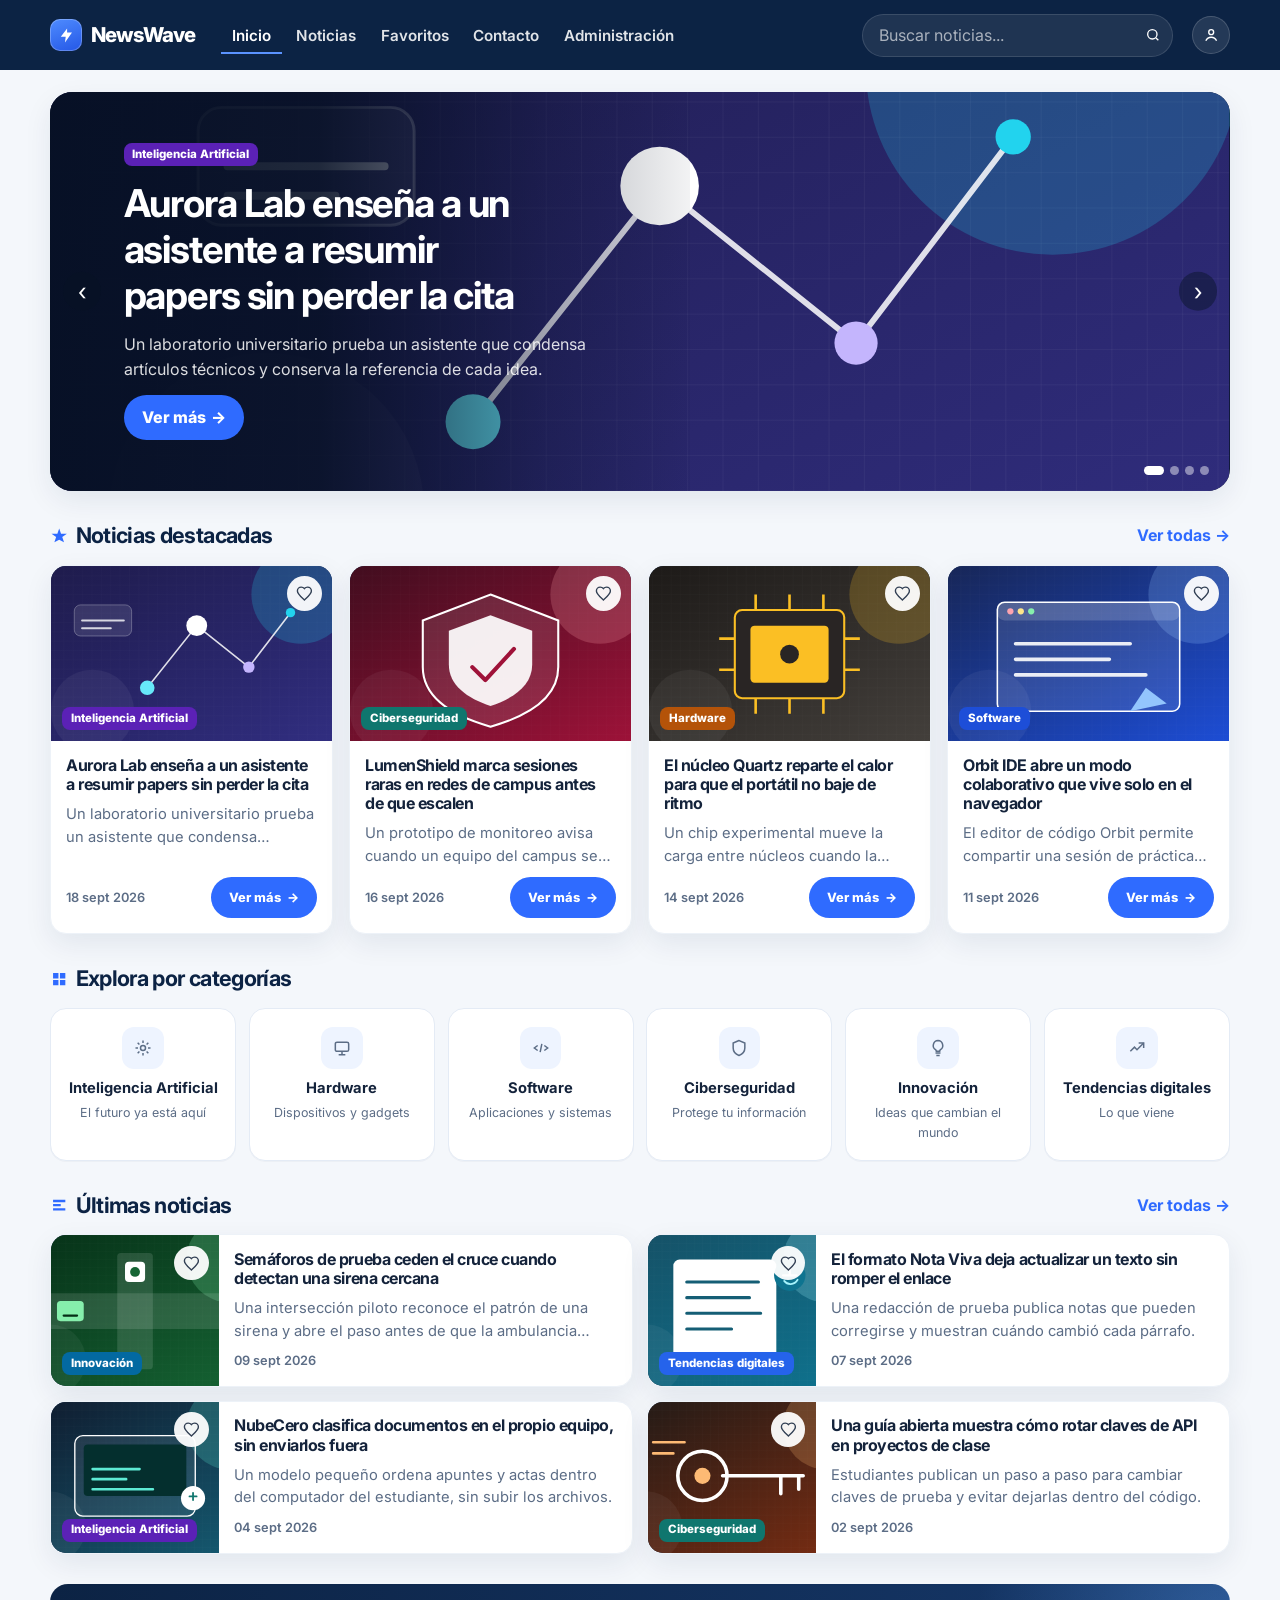
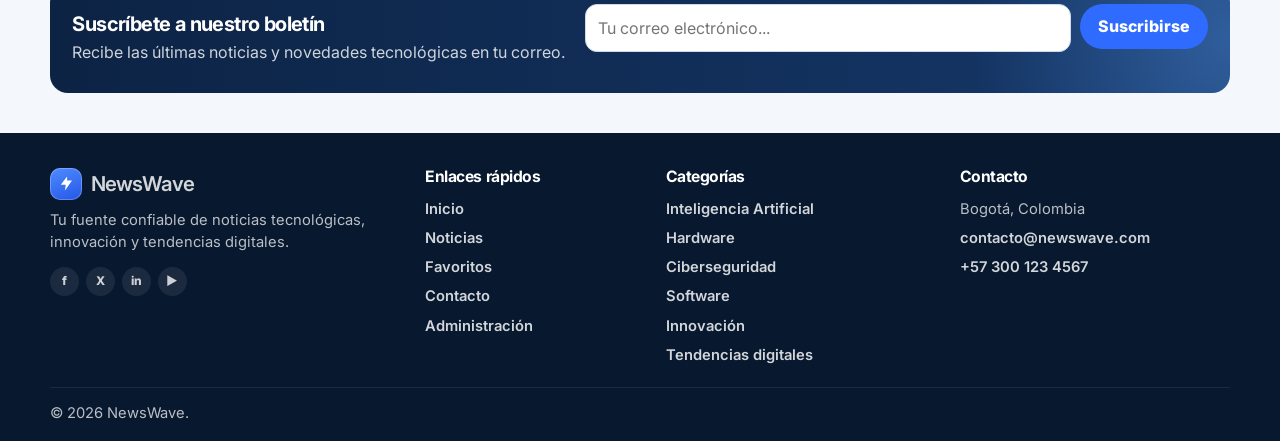
==== commit de5c30dd: "Renombrar la plataforma a NewsWave y documentar el código para seguirlo con más facilidad. Co-author" ====
--- a/index.html
+++ b/index.html
@@ -1,11 +1,12 @@
 <!DOCTYPE html>
+<!-- Inicio. noticias.js llena #hero-slider, #destacadas y #ultimas. Scripts: app.js, favoritos.js, noticias.js. -->
 <html lang="es">
 <head>
   <meta charset="UTF-8">
   <meta name="viewport" content="width=device-width, initial-scale=1.0">
-  <meta name="description" content="TechPulse es una plataforma académica de noticias tecnológicas: listado, detalle, favoritos y contacto.">
+  <meta name="description" content="NewsWave es una plataforma académica de noticias tecnológicas: listado, detalle, favoritos y contacto.">
   <meta name="theme-color" content="#0c2344">
-  <title>TechPulse | Inicio</title>
+  <title>NewsWave | Inicio</title>
   <link rel="icon" href="assets/icons/favicon.svg" type="image/svg+xml">
   <link rel="preconnect" href="https://fonts.googleapis.com">
   <link rel="preconnect" href="https://fonts.gstatic.com" crossorigin>
@@ -13,15 +14,18 @@
   <link rel="stylesheet" href="css/styles.css">
   <link rel="stylesheet" href="css/responsive.css">
 </head>
+<!-- data-page le dice a app.js qué enlace del menú marcar. En el detalle se marca Noticias. -->
 <body data-page="inicio">
+  <!-- Enlace para teclado: aparece al tabular y salta el menú. -->
   <a class="skip-link" href="#contenido">Saltar al contenido</a>
+  <!-- Cabecera compartida. app.js abre el menú en pantallas angostas y rellena el buscador si la URL trae ?q=. -->
   <header class="site-header">
     <div class="container header-inner">
       <a class="logo" href="index.html">
         <span class="logo-mark" aria-hidden="true">
           <svg viewBox="0 0 24 24"><path d="M13 2 4 14h7l-1 8 10-14h-7V2z"/></svg>
         </span>
-        <span>TechPulse</span>
+        <span>NewsWave</span>
       </a>
       <button class="nav-toggle" type="button" aria-expanded="false" aria-controls="menu-principal">
         <span class="sr-only">Abrir menú</span>
@@ -58,11 +62,13 @@
     </div>
   </header>
 
+  <!-- Zona principal. Los bloques con id (hero, listado, detalle, favoritos, formularios) los rellena el JS. -->
   <main id="contenido">
     <noscript>
-      <p class="estado estado-error noscript">TechPulse necesita JavaScript para cargar las noticias, los favoritos y el formulario.</p>
+      <p class="estado estado-error noscript">NewsWave necesita JavaScript para cargar las noticias, los favoritos y el formulario.</p>
     </noscript>
 
+    <!-- Carrusel. noticias.js mete aquí hasta 4 noticias destacadas. -->
     <section class="hero-wrap" aria-roledescription="carrusel" aria-label="Noticia principal">
       <div class="container">
         <div id="hero-slider">
@@ -71,6 +77,7 @@
       </div>
     </section>
 
+    <!-- Mismas destacadas del carrusel, ahora en tarjetas. El h3 lo pide crearTarjeta porque el h1 está en el hero. -->
     <section class="section" aria-labelledby="titulo-destacadas">
       <div class="container">
         <div class="section-head">
@@ -86,6 +93,7 @@
       </div>
     </section>
 
+    <!-- Enlaces fijos. Cada uno abre el listado con ?categoria= para que noticias.js active ese filtro. -->
     <section class="section" aria-labelledby="titulo-categorias">
       <div class="container">
         <div class="section-head">
@@ -129,6 +137,7 @@
       </div>
     </section>
 
+    <!-- Noticias que no entraron en la portada, máximo 4. -->
     <section class="section" aria-labelledby="titulo-ultimas">
       <div class="container">
         <div class="section-head">
@@ -144,6 +153,7 @@
       </div>
     </section>
 
+    <!-- app.js valida el correo. No se guarda ni se envía. -->
     <section class="boletin-wrap" aria-labelledby="titulo-boletin">
       <div class="container">
         <div class="boletin">
@@ -167,6 +177,7 @@
     </section>
   </main>
 
+  <!-- Pie compartido. El año de #anio lo escribe app.js al cargar la página. -->
   <footer class="site-footer">
     <div class="container footer-grid">
       <div class="footer-brand-block">
@@ -174,7 +185,7 @@
           <span class="logo-mark" aria-hidden="true">
             <svg viewBox="0 0 24 24"><path d="M13 2 4 14h7l-1 8 10-14h-7V2z"/></svg>
           </span>
-          <span>TechPulse</span>
+          <span>NewsWave</span>
         </a>
         <p>Tu fuente confiable de noticias tecnológicas, innovación y tendencias digitales.</p>
         <div class="social" aria-hidden="true"><span>f</span><span>X</span><span>in</span><span>▶</span></div>
@@ -204,16 +215,17 @@
         <h2>Contacto</h2>
         <ul>
           <li>Bogotá, Colombia</li>
-          <li><a href="mailto:contacto@techpulse.com">contacto@techpulse.com</a></li>
+          <li><a href="mailto:contacto@newswave.com">contacto@newswave.com</a></li>
           <li><a href="tel:+573001234567">+57 300 123 4567</a></li>
         </ul>
       </div>
     </div>
     <div class="container footer-copy">
-      <p>© <span id="anio">2026</span> TechPulse.</p>
+      <p>© <span id="anio">2026</span> NewsWave.</p>
     </div>
   </footer>
 
+  <!-- defer espera a que el HTML esté listo. app.js siempre va primero porque crea window.NewsWave. -->
   <script src="js/app.js" defer></script>
   <script src="js/favoritos.js" defer></script>
   <script src="js/noticias.js" defer></script>
--- a/css/styles.css
+++ b/css/styles.css
@@ -1,4 +1,12 @@
-/* TechPulse — interfaz alineada con los mockups de portada. */
+/*
+  styles.css — aspecto de NewsWave.
+  El HTML pone la estructura y este archivo pone colores, espacios y columnas.
+  Las medidas que cambian en móvil viven en responsive.css, no aquí.
+
+  :root guarda las variables (colores, radio, ancho máximo).
+  El resto del archivo sigue el orden de la página: base, cabecera, portada,
+  tarjetas, categorías, boletín, pie, listado, botones, detalle, formularios y admin.
+*/
 
 :root {
   --navy: #0c2344;
@@ -21,6 +29,7 @@
   --font: "Inter", "Segoe UI", sans-serif;
 }
 
+/* box-sizing en todos los elementos: el padding cuenta dentro del ancho, no se suma por fuera. */
 *,
 *::before,
 *::after { box-sizing: border-box; }
@@ -56,6 +65,7 @@
   outline-offset: 3px;
 }
 
+/* Texto solo para lectores de pantalla. Visualmente no ocupa espacio. */
 .sr-only {
   position: absolute;
   width: 1px;
@@ -87,6 +97,7 @@
   margin-inline: auto;
 }
 
+/* Cabecera fija visualmente al estilo de la portada: logo, menú, buscador. */
 .site-header {
   position: sticky;
   top: 0;
@@ -209,6 +220,7 @@
 }
 .nav-toggle-bar { width: 1.05rem; height: 2px; background: #fff; border-radius: 2px; }
 
+/* Carrusel de portada. Solo se ve la diapositiva con la clase is-active. */
 .hero-wrap { padding: 1.35rem 0 0.4rem; }
 .hero-viewport {
   position: relative;
@@ -303,6 +315,7 @@
 }
 .link-all:hover { text-decoration: underline; }
 
+/* Rejilla de noticias. En escritorio son 3 columnas; responsive.css la baja a 2 y luego a 1. */
 .card-grid {
   display: grid;
   grid-template-columns: repeat(4, minmax(0, 1fr));
@@ -391,6 +404,7 @@
 }
 .card .btn-favorito.is-active { color: #e11d48; background: #fff; }
 
+/* Seis accesos de categoría en la portada. */
 .cat-grid {
   display: grid;
   grid-template-columns: repeat(6, minmax(0, 1fr));
@@ -425,6 +439,7 @@
 }
 .cat-icon svg { width: 1.25rem; height: 1.25rem; fill: none; stroke: currentColor; stroke-width: 1.8; }
 
+/* Franja del boletín, encima del pie. */
 .boletin-wrap { padding: 1.5rem 0 2rem; }
 .boletin {
   display: flex;
@@ -463,6 +478,7 @@
 .boletin .field { flex: 1; }
 .boletin .field-error { color: #fecdd3; }
 
+/* Pie de página. El logo reutiliza las mismas clases de la cabecera. */
 .site-footer {
   background: var(--navy-deep);
   color: rgba(255, 255, 255, 0.78);
@@ -505,6 +521,7 @@
 .eyebrow { color: var(--blue); font-size: 0.78rem; font-weight: 800; letter-spacing: 0.08em; text-transform: uppercase; }
 .eyebrow a { color: inherit; text-decoration: none; }
 
+/* Botones de filtro del listado. is-active es la categoría elegida. */
 .filters { display: flex; flex-wrap: wrap; gap: 0.45rem; margin-bottom: 0.8rem; }
 .chip {
   min-height: 2.2rem;
@@ -531,6 +548,7 @@
 .empty-state p { color: var(--muted); margin-bottom: 0.9rem; }
 .estado .btn { margin-top: 0.8rem; }
 
+/* Botones. btn-primary es el azul; secondary y ghost son el contorno claro; danger es eliminar. */
 .btn {
   display: inline-flex;
   align-items: center;
@@ -555,6 +573,7 @@
 .icono { width: 1.05rem; height: 1.05rem; fill: none; stroke: currentColor; stroke-width: 2; }
 .btn-favorito.is-active .icono { fill: currentColor; }
 
+/* Artículo de detalle.html. El texto largo se limita a unos 70 caracteres por línea. */
 .detalle-articulo {
   background: #fff;
   border: 1px solid var(--line);
@@ -573,6 +592,7 @@
 .detalle-contenido p + p { margin-top: 0.9rem; }
 .detalle-contenido p { font-size: 1.05rem; line-height: 1.7; }
 
+/* Contacto y administración: formulario a un lado y una columna de apoyo al otro. */
 .contact-layout, .admin-layout {
   display: grid;
   gap: 1.2rem;
--- a/css/responsive.css
+++ b/css/responsive.css
@@ -1,3 +1,11 @@
+/*
+  responsive.css — la misma página en pantallas más angostas.
+  1100px: las rejillas pasan de varias columnas a dos.
+  980px: aparece el menú hamburguesa y se ocultan el buscador y el icono de la cabecera.
+  640px: todo queda en una sola columna.
+  El JS cierra el menú si la ventana vuelve a pasar de 980px.
+*/
+
 @media (max-width: 1100px) {
   .card-grid { grid-template-columns: repeat(2, minmax(0, 1fr)); }
   .cat-grid, .footer-grid { grid-template-columns: repeat(2, minmax(0, 1fr)); }
